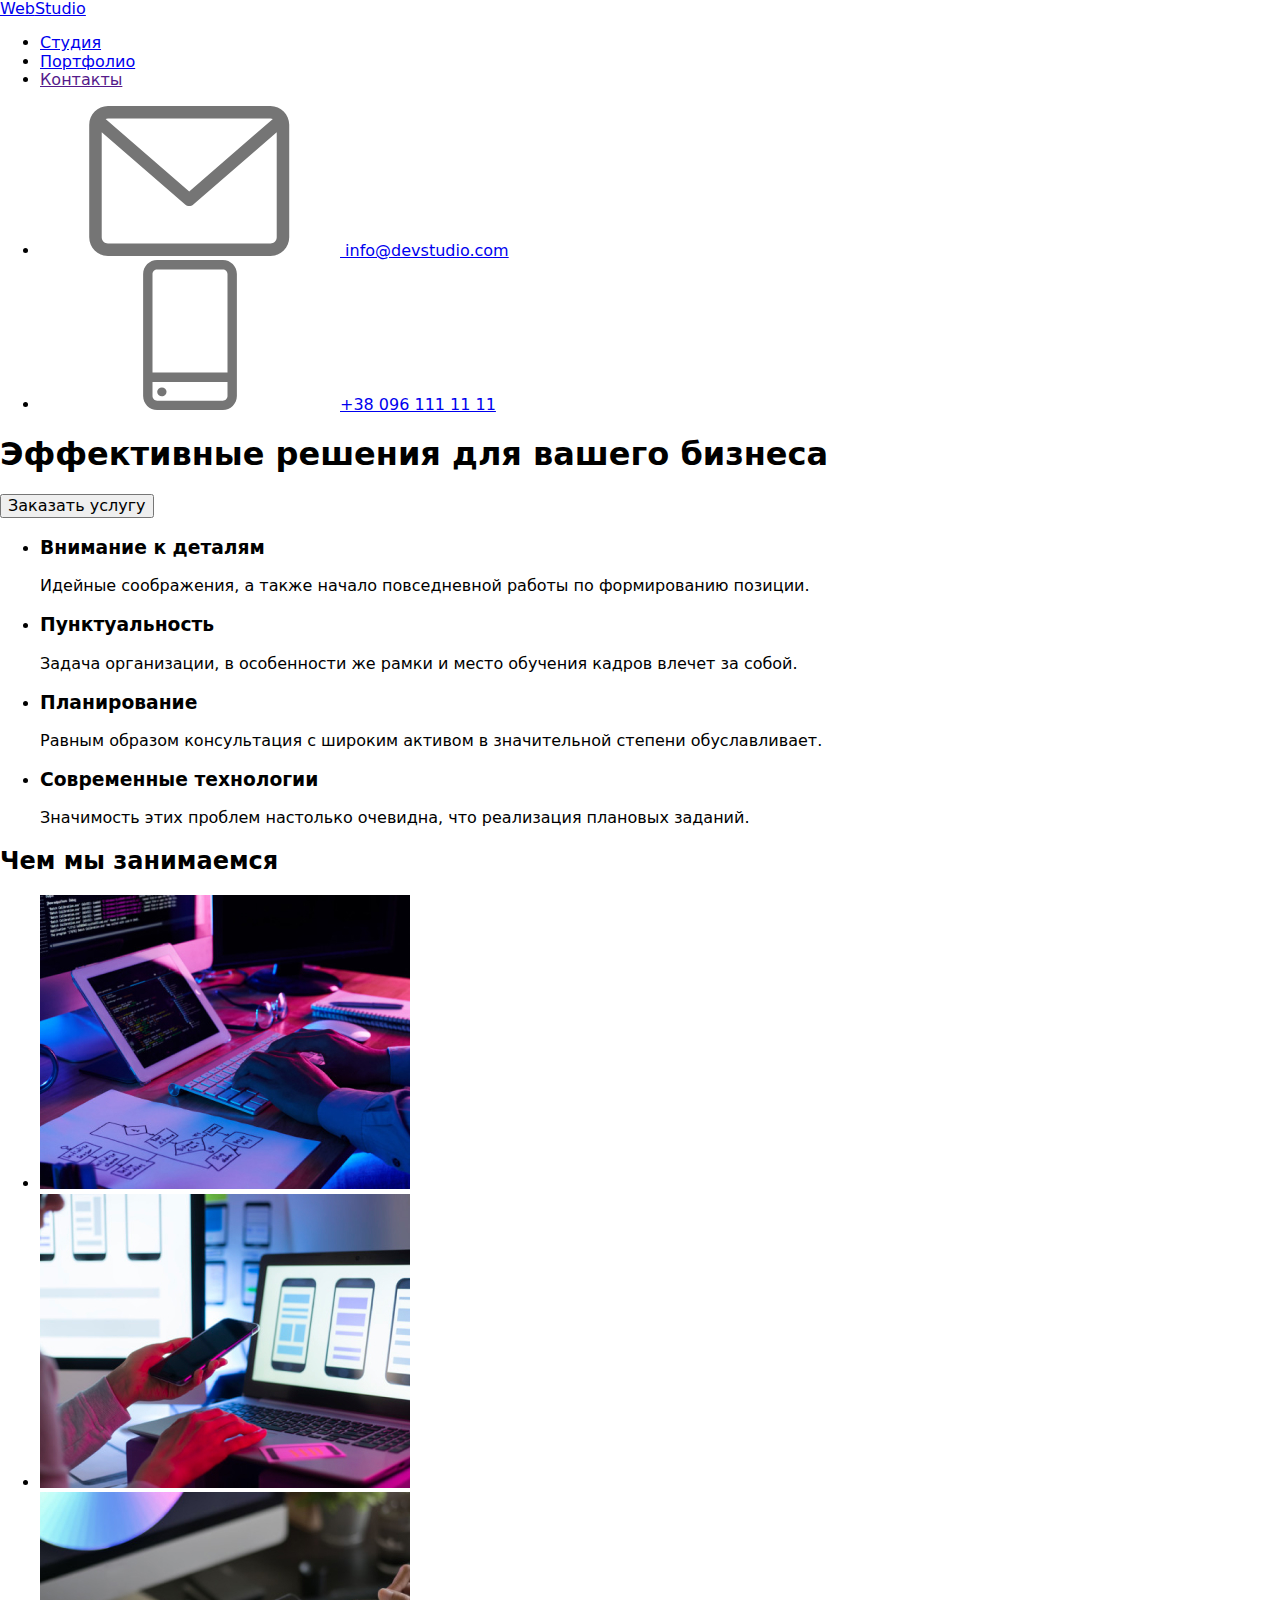
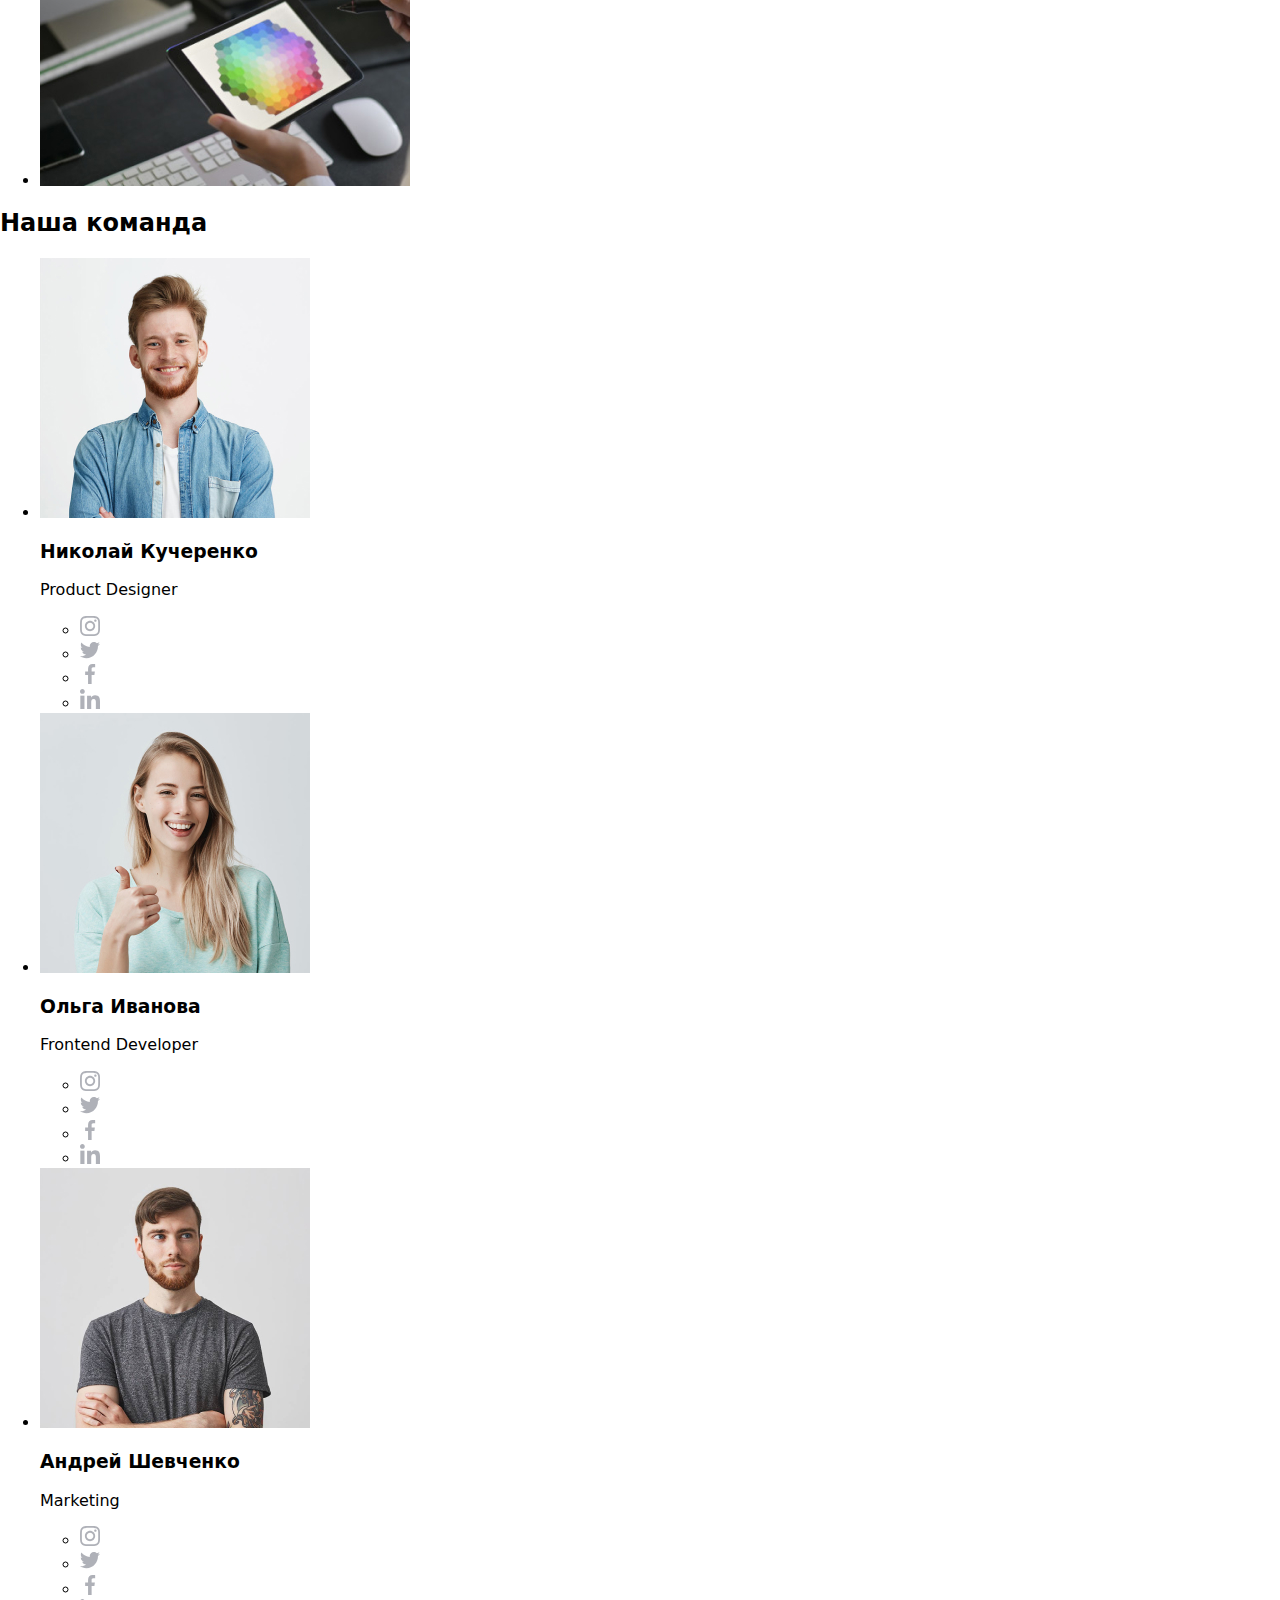
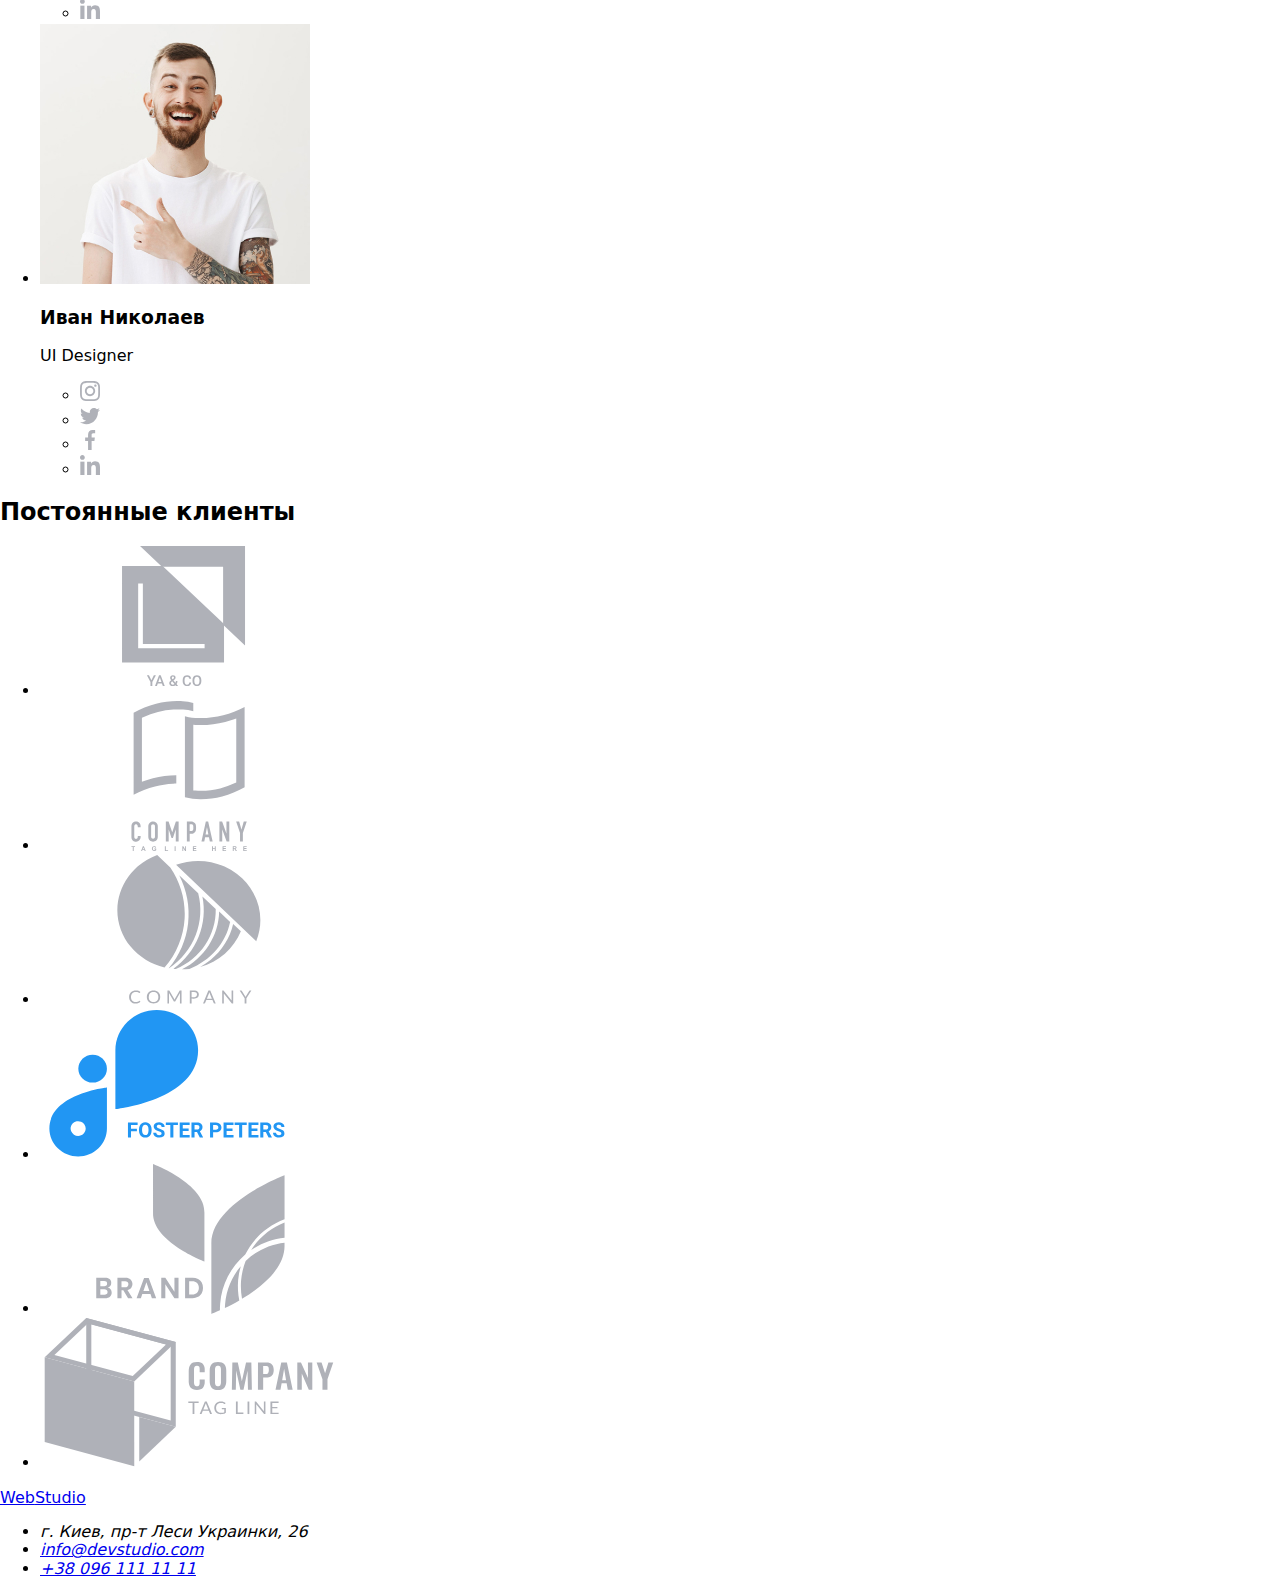
==== index.html @ 4d2c876e "update images .jpg.and .svg" ====
<!DOCTYPE html>
<html lang="ru">

<head>
    <meta charset="UTF-8">
    <meta name="viewport" content="width=device-width, initial-scale=1.0">
    <title>www.webstudio.ua</title>
    <!-- fonts roboto&raleway -->
    <link href="https://fonts.googleapis.com/css2?family=Raleway:wght@700&family=Roboto:wght@400;500;700&display=swap"
        rel="stylesheet">
    <link href="https://fonts.googleapis.com/css2?family=Roboto:wght@900&display=swap" rel="stylesheet">
    <!-- Normolize CSS -->
    <link rel="stylesheet"
        href="https://cdnjs.cloudflare.com/ajax/libs/modern-normalize/1.0.0/modern-normalize.min.css">
    <!-- style CSS -->
    <link rel="stylesheet" href="css/styles.css">
</head>

<body>
    <header class="header">
        <div class="container">
            <nav class="navigation">
                <div class="nav-logo">
                    <a class="logotip" href="index.html"> <span class="logo-web">Web</span><span
                            class="logo-studio">Studio</span></a>
                </div>
                <ul class="site-nav list">
                    <li> <a class="link current" href="index.html">Студия</a></li>
                    <li> <a class="link" href="./portofolio.html">Портфолио</a></li>
                    <li> <a class="link" href="">Контакты</a></li>
                </ul>
            </nav>
            <adress class="adress-nav">
                <ul class="contacts list">
                    <li class="contacts-item"><a href="mailto:info@devstudio.com" class="email">
                        <svg class="contacts-svg">
                            <use use href="../images/sprite.svg#envelope"> </use>
                        </svg>
                         info@devstudio.com </a>
                    </li>
                    <li class="contacts-item"><a href="tel:+380961111111" class="tel">   <svg class="contacts-svg">
                        <use use href="../images/sprite.svg#smartphone"> </use>
                    </svg>+38 096 111 11 11 </a>
                </li>
                </ul>
            </adress>
        </div>
    </header>
    
        
<main>
<!--Hero section-->
<section class="hero section">
    <div class="container">
    <h1 class="hero-title">Эффективные решения для вашего бизнеса</h1>
    <button class="button primary call" type="button">Заказать услугу</button>
    </div>
</section>

<!-- наши приоритеты -->
<section class=" priority section">
    <div class="container">
    <!-- <h2 class=" priority section-title">наши приоритеты</h2> -->
    <div class="priority-container">
    <ul class="company-values list">
        <li>
         <h3 class="company section-title">Внимание к деталям</h3>
        <p class="description">Идейные соображения, а также начало повседневной работы по формированию позиции.
        </p>
        </li>
        <li>
            <h3 class="company section-title" >Пунктуальность</h3>
            <p class="description">Задача организации, в особенности же рамки и место обучения кадров влечет за собой.
            </p>
        </li>
        <li>
            <h3 class="company section-title">Планирование</h3>
            <p class="description">Равным образом консультация с широким активом в значительной степени обуславливает.
            </p>
        </li>
        <li>
            <h3 class="company section-title">Современные технологии</h3>
            <p class="description">Значимость этих проблем настолько очевидна, что реализация плановых заданий.
            </p>
        </li>
     </ul>
    </div>
    </div>
</section>
<!--Чем мы занимаемся-->
<section class="directions section">
    <div class="container">
    <h2 class="section-title">Чем мы занимаемся</h2>
    <ul class="company-directions list">
        <li>
            <a href=""><img src="./images/descktopapps.jpg" alt="компьютер на рабочем столе и человек, использующего планшет и компьютер"
                width="370" height="294"></a>
        </li>
        <li>
       <a href=""><img src="./images/mobileapps.jpg" alt="изображение смартфона" width="370" height="294"></a>
        </li>
        <li>
        <a href=""><img src="./images/designsolutions.jpg" alt=" рука человека, держащего планшет и выбирающего цвета" width="370"
            height="294"></a>
        </li>
    </ul>
    </div>
</section>
    <!--Наша команда-->
<section class="team section">
    <div class="container">
      <h2 class="team section-title">Наша команда</h2>
    
      <ul class="team-list list">
        <li class="team-list-item">
          <img class="photo-team" src="./images/nicolai.jpg.jpg" alt="фото члена команды Николая" width="270" height="260">
         <div class="team--item-description">
             <h3 class="under section-title">Николай Кучеренко</h3>
                <p class="job">Product Designer</p>
                <ul class="social-list list">
                   <li class="social-list-item">
                     <a href="" class="social-link"><svg class="social-icon" width=20px height=20px>
                        <use href="../images/sprite.svg#instagram"> </use>
                    </svg></a></li>
                   <li class="social-list-item">
                        <a href="" class="social-link"><svg class="social-icon" width=20px height=20px>
                            <use href="../images/sprite.svg#twitter"> </use>
                        </svg></a></li>
                  <li class="social-list-item">
                            <a href="" class="social-link"><svg class="social-icon" width=20px height=20px>
                                <use href="../images/sprite.svg#facebook"> </use>
                            </svg></a></li>
                  <li class="social-list-item">
                                <a href="" class="social-link"><svg class="social-icon" width=20px height=20px>
                                    <use href="../images/sprite.svg#linkedin"> </use>
                                </svg></a></li>
                </ul>
            </div>
       </li>
      <li class="team-list-item">
              <img class="photo-team" src="./images/oliga.jpg.jpg" alt="фото члена команды Олиги" width="270" height="260">
              <div class="team--item-description">
                <h3 class="under section-title">Ольга Иванова</h3>
                <p class="job">Frontend Developer</p>
                   <ul class="social-list list">
                      <li class="social-list-item">
                        <a href="" class="social-link"><svg class="social-icon" width=20px height=20px>
                           <use href="../images/sprite.svg#instagram"> </use>
                       </svg></a></li>
                      <li class="social-list-item">
                           <a href="" class="social-link"><svg class="social-icon" width=20px height=20px>
                               <use href="../images/sprite.svg#twitter"> </use>
                           </svg></a></li>
                     <li class="social-list-item">
                               <a href="" class="social-link"><svg class="social-icon" width=20px height=20px>
                                   <use href="../images/sprite.svg#facebook"> </use>
                               </svg></a></li>
                     <li class="social-list-item">
                                   <a href="" class="social-link"><svg class="social-icon" width=20px height=20px>
                                       <use href="../images/sprite.svg#linkedin"> </use>
                                   </svg></a></li>
                   </ul>
               </div>
            </li>
      
        <li class="team-list-item">
            <img class="photo-team" src="./images/andrei.jpg.jpg" alt="фото члена команды Андрей" width="270" height="260">
             <div class="team--item-description">
                <h3 class="under section-title">Андрей Шевченко</h3>
                <p class="job">Marketing</p>
                   <ul class="social-list list">
                      <li class="social-list-item">
                        <a href="" class="social-link"><svg class="social-icon" width=20px height=20px>
                           <use href="../images/sprite.svg#instagram"> </use>
                       </svg></a></li>
                      <li class="social-list-item">
                           <a href="" class="social-link"><svg class="social-icon" width=20px height=20px>
                               <use href="../images/sprite.svg#twitter"> </use>
                           </svg></a></li>
                     <li class="social-list-item">
                               <a href="" class="social-link"><svg class="social-icon" width=20px height=20px>
                                   <use href="../images/sprite.svg#facebook"> </use>
                               </svg></a></li>
                     <li class="social-list-item">
                                   <a href="" class="social-link"><svg class="social-icon" width=20px height=20px>
                                       <use href="../images/sprite.svg#linkedin"> </use>
                                   </svg></a></li>
                   </ul>
               </div>
            </li>
    
            <li class="team-list-item">
            <img class="photo-team" src="./images/ivan.jpg.jpg" alt="фото члена команды Ивана" width="270" height="260">
           
            <div class="team--item-description">
                <h3 class="under section-title">Иван Николаев</h3>
                 <p class="job">UI Designer</p>
                   <ul class="social-list list">
                      <li class="social-list-item">
                        <a href="" class="social-link"><svg class="social-icon" width=20px height=20px>
                           <use href="../images/sprite.svg#instagram"> </use>
                       </svg></a></li>
                      <li class="social-list-item">
                           <a href="" class="social-link"><svg class="social-icon" width=20px height=20px>
                               <use href="../images/sprite.svg#twitter"> </use>
                           </svg></a></li>
                     <li class="social-list-item">
                               <a href="" class="social-link"><svg class="social-icon" width=20px height=20px>
                                   <use href="../images/sprite.svg#facebook"> </use>
                               </svg></a></li>
                     <li class="social-list-item">
                                   <a href="" class="social-link"><svg class="social-icon" width=20px height=20px>
                                       <use href="../images/sprite.svg#linkedin"> </use>
                                   </svg></a></li>
                   </ul>
               </div>
           </li>
      </ul>
      </div>
</div>
</section>

<!-- Постоянные клиенты -->

<section class="client section">
    <div class="container">
      <h2 class="section-title">Постоянные клиенты</h2>
      <ul class="client-list list">
          <li class="client-list-item"><a href=""class="client-link">
        <svg class="client-svg"> 
            <use href="../images/sprite.svg#client-1"></use>
        </svg>
       </a></li>
      <li class="client-list-item"><a href="" class="client-link">
              <svg class="client-svg"> 
            <use href="../images/sprite.svg#client-2"></use>
        </svg>
    </a></li>
          <li class="client-list-item"><a href="" class="client-link">
            <svg class="client-svg"> 
                <use href="../images/sprite.svg#client-3"></use>
            </svg>
          </a></li>
        <li class="client-list-item"><a href="" class="client-link">
              <svg class="client-svg"> 
            <use href="../images/sprite.svg#client-4"></use>
        </svg></a></li>
          <li class="client-list-item"><a href="" class="client-link">
            <svg class="client-svg"> 
                <use href="../images/sprite.svg#client-5"></use>
            </svg>
          </a></li>
        <li class="client-list-item"><a href="" class="client-link">
              <svg class="client-svg"> 
            <use href="../images/sprite.svg#client-6"></use>
        </svg></a></li>
      </a></li>
     </ul>
    </div>
</section>
</main>

<!--footer-->
    <footer class="footer">
        <div class="container">
            <div class="logo-footer">
    <a class="logotip" href="index.html"> <span class="logo-web">Web</span><span class="logo-studio">Studio</span></a>
    </div>
   
    <address class="address">
            <ul class="contacts-footer list">
         <li>г. Киев, пр-т Леси Украинки, 26</li>
        <li><a href="mailto:info@devstudio.com" class="email" aria-label="email">info@devstudio.com </a></li>
        <li><a href="tel:+380961111111" class="tel" aria-label="phone">+38 096 111 11 11 </a></li>
    </ul>
</address>
</div>
  </footer>
</body>
</html>
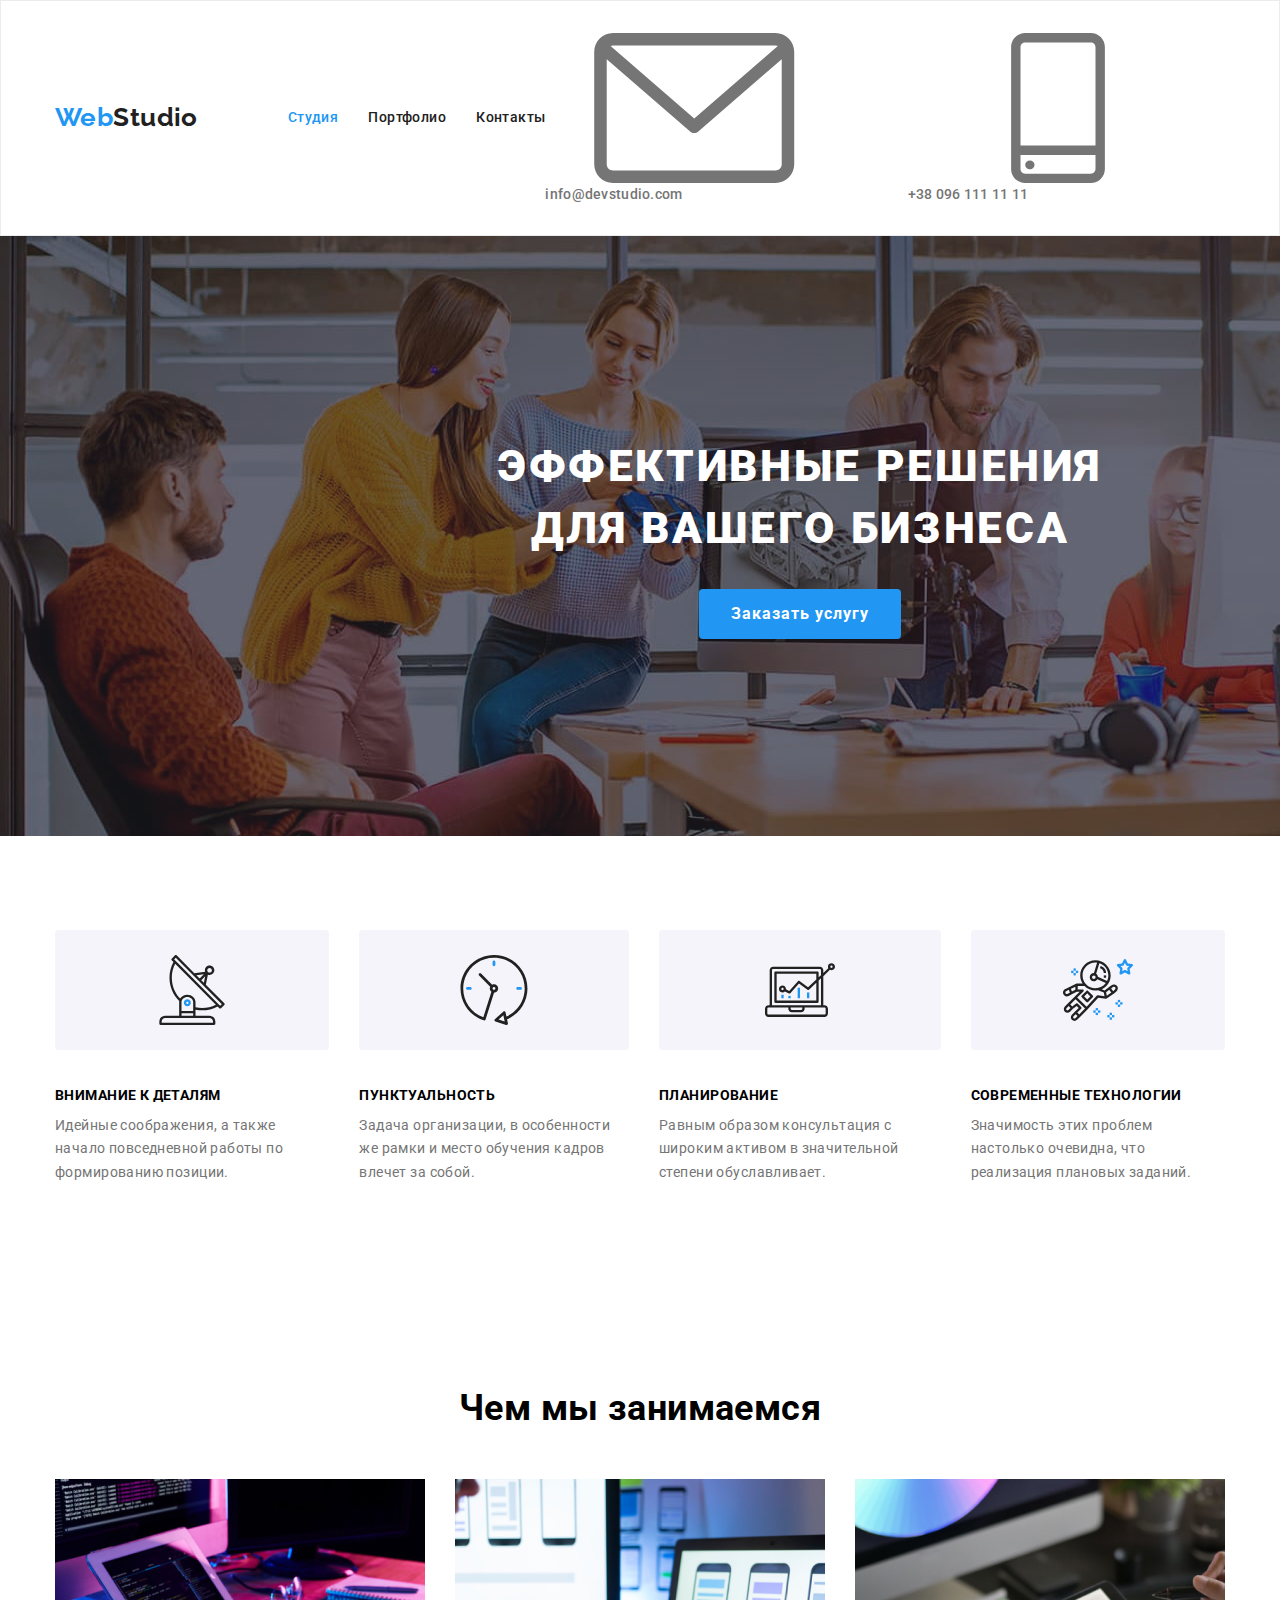
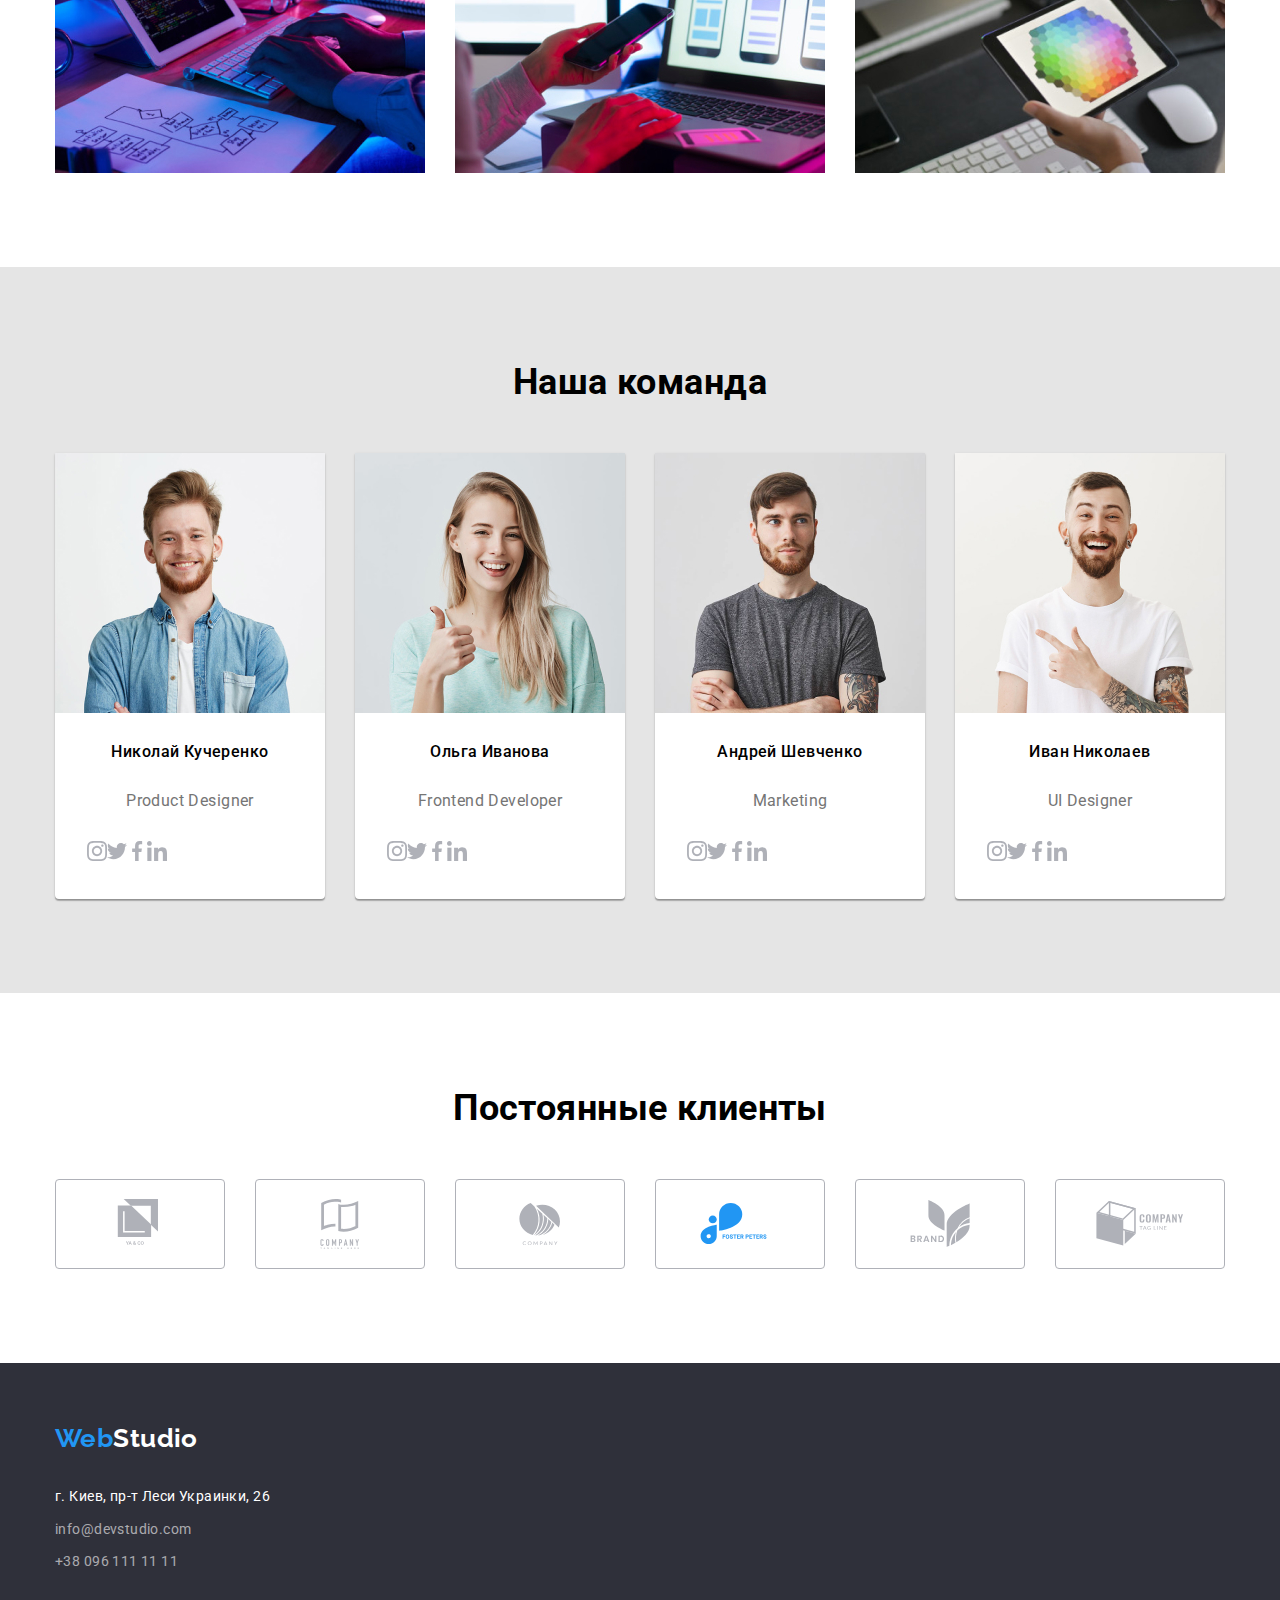
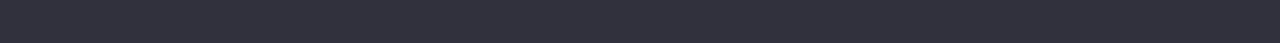
==== commit a38aac2f: "update" ====
--- a/index.html
+++ b/index.html
@@ -227,31 +227,31 @@
       <h2 class="section-title">Постоянные клиенты</h2>
       <ul class="client-list list">
           <li class="client-list-item"><a href=""class="client-link">
-        <svg class="client-svg"> 
+        <svg class="client-svg" width=44px, height=49> 
             <use href="../images/sprite.svg#client-1"></use>
         </svg>
        </a></li>
       <li class="client-list-item"><a href="" class="client-link">
-              <svg class="client-svg"> 
+              <svg class="client-svg" width=40px, height=50> 
             <use href="../images/sprite.svg#client-2"></use>
         </svg>
     </a></li>
           <li class="client-list-item"><a href="" class="client-link">
-            <svg class="client-svg"> 
+            <svg class="client-svg" width=41px, height=42.6px> 
                 <use href="../images/sprite.svg#client-3"></use>
             </svg>
           </a></li>
         <li class="client-list-item"><a href="" class="client-link">
-              <svg class="client-svg"> 
-            <use href="../images/sprite.svg#client-4"></use>
+              <svg class="client-svg" width=80px, height=42px> 
+            <use href="../images/sprite.svg#client-4" ></use>
         </svg></a></li>
           <li class="client-list-item"><a href="" class="client-link">
-            <svg class="client-svg"> 
+            <svg class="client-svg" width=59x, height=47px> 
                 <use href="../images/sprite.svg#client-5"></use>
             </svg>
           </a></li>
         <li class="client-list-item"><a href="" class="client-link">
-              <svg class="client-svg"> 
+              <svg class="client-svg" width=88px, height=45px> 
             <use href="../images/sprite.svg#client-6"></use>
         </svg></a></li>
       </a></li>
--- a/css/styles.css
+++ b/css/styles.css
@@ -0,0 +1,582 @@
+html{
+  box-sizing: border-box;
+}
+
+*
+*::before;
+*::after;{
+  box-sizing: inherit;
+}
+
+:root {
+  --primary-text-color: #757575;
+  --title-text-color: black;
+  --effect-color: #2196f3;
+  --dark-background-color: #2f303a;
+  --primary-white-color: white;
+}
+
+ img{
+   display: block;
+   max-width: 100%;
+ }
+
+ a {
+  text-decoration: none;
+  color: inherit; 
+}
+
+/*=========== backgrounds colors================ */
+
+body {
+  background-color: var(--primary-white-color);
+  color: var(--primary-text-color);
+  font-family: roboto, sans-serif;
+  font-size: 14px;
+  line-height: 1.7;
+  letter-spacing: 0.03em;
+  margin: 0;
+  }
+  
+  
+
+  /*================= container// flex box geral elements================= */
+
+  .container {
+  width: 1200px;
+  padding-left: 15px;
+  padding-right: 15px;
+  margin: 0 auto;
+  /* outline: 2px solid tomato; */
+}
+
+
+.section{
+  padding-top: 94px;
+  padding-bottom: 94px;
+}
+  
+
+.main,
+.section,
+.footer,
+{
+  margin-top: 0; 
+  margin-bottom:0;
+ }
+
+
+ /*================= COMPONENTS================= */
+
+/*================= lists================= */
+
+.list {
+  list-style: none;
+  padding: 0;
+  margin: 0;
+}
+
+/* =================logo style =================*/
+
+.logotip {
+font-family: Raleway, sans-serif;
+font-weight: bold;
+font-size: 26px;
+line-height: 1.2;
+}
+
+ .logo-web{
+   color: var(--effect-color);
+ }
+
+.logo-studio {
+  color: #212121;
+}
+
+/* ================= buttons ================= */
+
+.button {
+  font-weight: bold;
+  font-size: 16px;
+  line-height: 1.6;
+  font-family: inherit;
+  letter-spacing: inherit;
+  border-radius: 4px;
+  border: transparent;
+ }
+
+.button.primary{
+  background-color: var(--effect-color);
+  color: var(--primary-white-color);
+}
+
+.button.secundary{
+  background-color: #F5F4FA;
+  color: var(--title-text-color);
+}
+
+ .button.primary:hover,
+.button.primary:focus {
+  color:  background-color: #F5F4FA;
+  color: var(--title-text-color);
+}
+
+.button.secundary:hover,
+.button.secundary:focus {
+  background-color: var(--effect-color);
+  color: var(--primary-white-color);
+}
+
+/* buttons that contain call to action - order, submit, send */
+.button.call{
+font-weight: bold;
+font-size: 16px;
+line-height: 1.9;
+text-align: center;
+letter-spacing: 0.06em;
+min-width: 200px;
+height: 50px;
+}
+
+
+
+/*================= titles =================*/
+
+h2 {
+font-weight: bold;
+font-size: 36px;
+line-height: 1.17;
+text-align: center;
+margin-top: 0;
+margin-bottom: 50px;
+}
+
+
+.section-title {
+  color: var(--title-text-color);
+  margin-top: 0;
+  }
+
+
+/*================= END COMPONENTS================= */
+
+
+/*================= Header and navigation section ================= */
+
+  .header{
+    padding: 32px 0;
+    border: 1px solid #ECECEC;
+  }
+
+   .header .container{
+    display: flex;
+    justify-content: space-between;
+  }
+
+  
+   
+ .navigation{
+  display: flex;
+  align-items: center;
+  
+  }
+
+    .nav-logo{
+    margin-right: 90px;
+  }
+    
+  .site-nav,
+  .contacts {
+    display: flex;
+  }
+
+    .site-nav li:not(:last-child){
+    display: inline-block;
+    margin-right: 30px;
+  }
+
+.contacts .contacts-item + .contacts-item{
+margin-left: 30px;
+margin-right: auto;
+}
+
+.contacts-item{
+  display: flex;
+
+}
+
+.contacts-svg{
+  width: 32;
+  height: 32;
+}
+
+.site-nav a {
+  color: #212121;
+  font-weight: 500;
+}
+
+.site-nav a:hover,
+.site-nav a:focus {
+  color: var(--effect-color);
+}
+
+.site-nav .link.current {
+  color: var(--effect-color);
+}
+
+.contacts a {
+  color: #757575;
+}
+.contacts a:hover,
+.contacts a:focus {
+  color: var(--effect-color);
+}
+
+.contacts-item{
+font-weight: 500;
+font-size: 14px;
+line-height: 1.14;
+letter-spacing: 0.02em;
+}
+
+
+/*================= hero section ================= */
+
+.hero{
+ text-align: center;
+  padding: 200px;
+}
+
+.hero {
+  background-color:  var(--dark-background-color); 
+  background-image:  linear-gradient(
+    rgba(47, 48, 58, 0.4),
+    rgba(47, 48, 58, 0.4)
+  ), url(../images/hero-image.jpg);
+   width: 1600px;
+   height: 600px;
+   margin: 0 auto;
+   background-repeat: no-repeat;
+    }
+
+
+
+.hero-title {    
+
+color: var(--primary-white-color);
+font-style: normal;
+font-weight: 900;
+font-size: 44px;
+line-height: 1.4;
+letter-spacing: 0.06em;
+text-transform: uppercase;
+margin-top: 0;
+margin-bottom: 30px;
+max-width:696px;
+margin-left: auto;
+margin-right: auto; 
+}
+
+
+.hero .button {
+   padding: 10px 32px;
+ 
+}
+
+
+/*=================  priority section   наши приоритеты  ================= */
+
+
+.company-values .section-title  {
+
+font-weight: bold;
+font-size: 14px;
+line-height: 1.14;
+text-transform: uppercase;
+}
+
+.company-values.section-title{
+   margin-bottom: 70px;
+   background-color: red;
+}
+
+.company-values{
+  display: flex;
+  justify-content: space-between;
+}
+
+
+ 
+.company.section-title{
+  margin-bottom: 10px;
+ 
+ }
+
+ .company-values li::before{
+   content:"" ;
+   display: inline-block;
+   width: 100%;
+   height: 120px;
+   background-color: #F5F4FA;
+   border-radius: 4px;
+   margin-bottom: 30px;
+   background-repeat: no-repeat;
+   background-image: url(../images/antenna\ 1.svg);
+   background-position: center;
+ }
+
+ .company-values li:nth-child(2)::before{
+  background-image: url(../images/clock\ 1.svg);
+ }
+ .company-values li:nth-child(3)::before{
+  background-image: url(../images/diagram\ 1.svg);
+ }
+
+ .company-values li:nth-child(4)::before{
+  background-image: url(../images/astronaut\ 1.svg);
+ }
+
+
+.description {
+  display: inline-block;
+  margin-top: 0;
+  }
+
+.company-values li:not(:last-child){
+  margin-right: 30px;
+}
+
+
+
+/*================directions section  Чем мы занимаемся--> ================= */
+
+.directions .section-title{
+  margin-bottom: 50px;
+}
+
+
+.company-directions{
+  display: flex;
+  justify-content: space-between;
+}
+
+
+
+/*=================  team section ================= */
+
+.team {
+  background-color: #e5e5e5;
+   }
+
+    .team-list-item{
+     background-color: var(--primary-white-color);
+     box-shadow: 0px 1px 3px rgba(0, 0, 0, 0.12), 0px 1px 1px rgba(0, 0, 0, 0.14), 0px 2px 1px rgba(0, 0, 0, 0.2);
+     border-radius: 0px 0px 4px 4px;
+   }
+
+.team .section-title{
+  margin-bottom: 50px;
+}
+
+.team-list {
+  display: flex;
+  justify-content: space-between;
+}
+
+/* .photo-team{
+  margin-bottom: 30px;;
+} */
+
+.under.section-title{
+  font-weight: 500;
+  font-size: 16px;
+ line-height: 1.18em;
+ text-align: center;
+  margin-bottom: 30px;
+}
+
+.job{
+font-size: 16px;
+line-height: 1.18em;
+text-align: center;
+margin-bottom: 30px;
+}
+
+
+
+.social-list{
+  display: flex;
+}
+
+/* .social-icon{
+  width: 20;
+  height: 20;
+  /* color: #AFB1B8; */
+  }  */
+
+ 
+
+.social-link{
+  display: flex;
+  justify-content: center;
+  align-items: center;
+  width: 44;
+  height: 44;
+  border-radius: 50%;
+  background-color:  var(--primary-white-color);
+}
+
+.social-link:hover,
+.social-link:focus {
+  color: var(--effect-color);
+}
+
+.social-link:hover .social-icon {
+  fill: var(--primary-white-color);
+}
+
+.team--item-description{
+  padding: 30px 32px;
+ }
+
+/*============= clients section ================= */
+
+.client-list{
+  display: flex;
+   }
+
+  .client-list-item .client-link {
+    display: flex;
+    align-items: center;
+    justify-content: center;
+    width: 170px;
+    height: 90px;
+    margin-right: 0px;
+    border: 1px solid #AFB1B8;
+    border-radius: 4px;
+    } 
+
+    .client-link:hover,
+    .client-linkt:focus{
+     border-color:var(--effect-color);
+    }
+
+   
+     .client-list li:not(:last-child) {
+      margin-right: 30px;
+    }
+
+ 
+
+
+/*===== footer section ================= */
+
+ .footer {
+   background-color: var(--dark-background-color);
+  }
+
+.footer .address,
+.footer .logo-studio {
+  color: var(--primary-white-color);
+  }
+
+.logo-footer{
+  margin-top: 0;
+  margin-bottom: 30px;
+ }
+
+
+  .footer{
+  padding-top: 60px;
+  padding-bottom: 60px;
+}
+
+
+  .address {
+  font-style: inherit;
+  color: #212121;
+}
+
+.email,
+.tel {
+  color: rgba(255, 255, 255, 0.6);
+}
+
+.contacts-footer li{
+  margin-top: 0;
+  margin-bottom: 9px;
+}
+
+
+/*================= style for portfolio page ================= */
+
+
+.filters{
+display:flex;
+justify-content: center;
+}
+
+.filters .button {
+  font-weight: 500;
+  margin-bottom: 50px;
+  padding: 6px 22px;
+  }
+
+.filters .button:not(:last-child) {
+   margin-right: 10px;
+}
+.portofolio .type{
+  font-size: 16px;
+  line-height: 1,9;
+  /* margin-top: 0; */
+}
+
+.type{
+  margin-top: 0;
+  margin-bottom: 20px;
+}
+
+.portofolio .section-title {
+
+
+font-weight: bold;
+font-size: 18px;
+line-height: 2;
+letter-spacing: 0.06em;
+margin-bottom: 4px;
+}
+
+
+.portofolio ul{
+  display: inline-flex;
+  flex-wrap: wrap;
+  }
+
+
+
+ .portofolio-list-item img{
+  margin-top: 30px;
+ }
+/* 
+ .portofolio-list-item img:nth-child(-n+3){
+  margin-top: 20px;
+ } */
+
+ /* .portofolio-list-item img.type:nth-last-child(1,2,3){
+  margin-top: 0px;
+ } */
+ 
+
+ .portofolio-list-item:not(:nth-child(3n)){
+    margin-right: 30px;
+      } 
+
+ .type:nth-last-child(-n + 3) {
+      margin-bottom: 0;
+      }
+
+  .portofolio-description{
+     border: 1px solid #EEEEEE;
+     box-sizing: border-box;
+  }
+
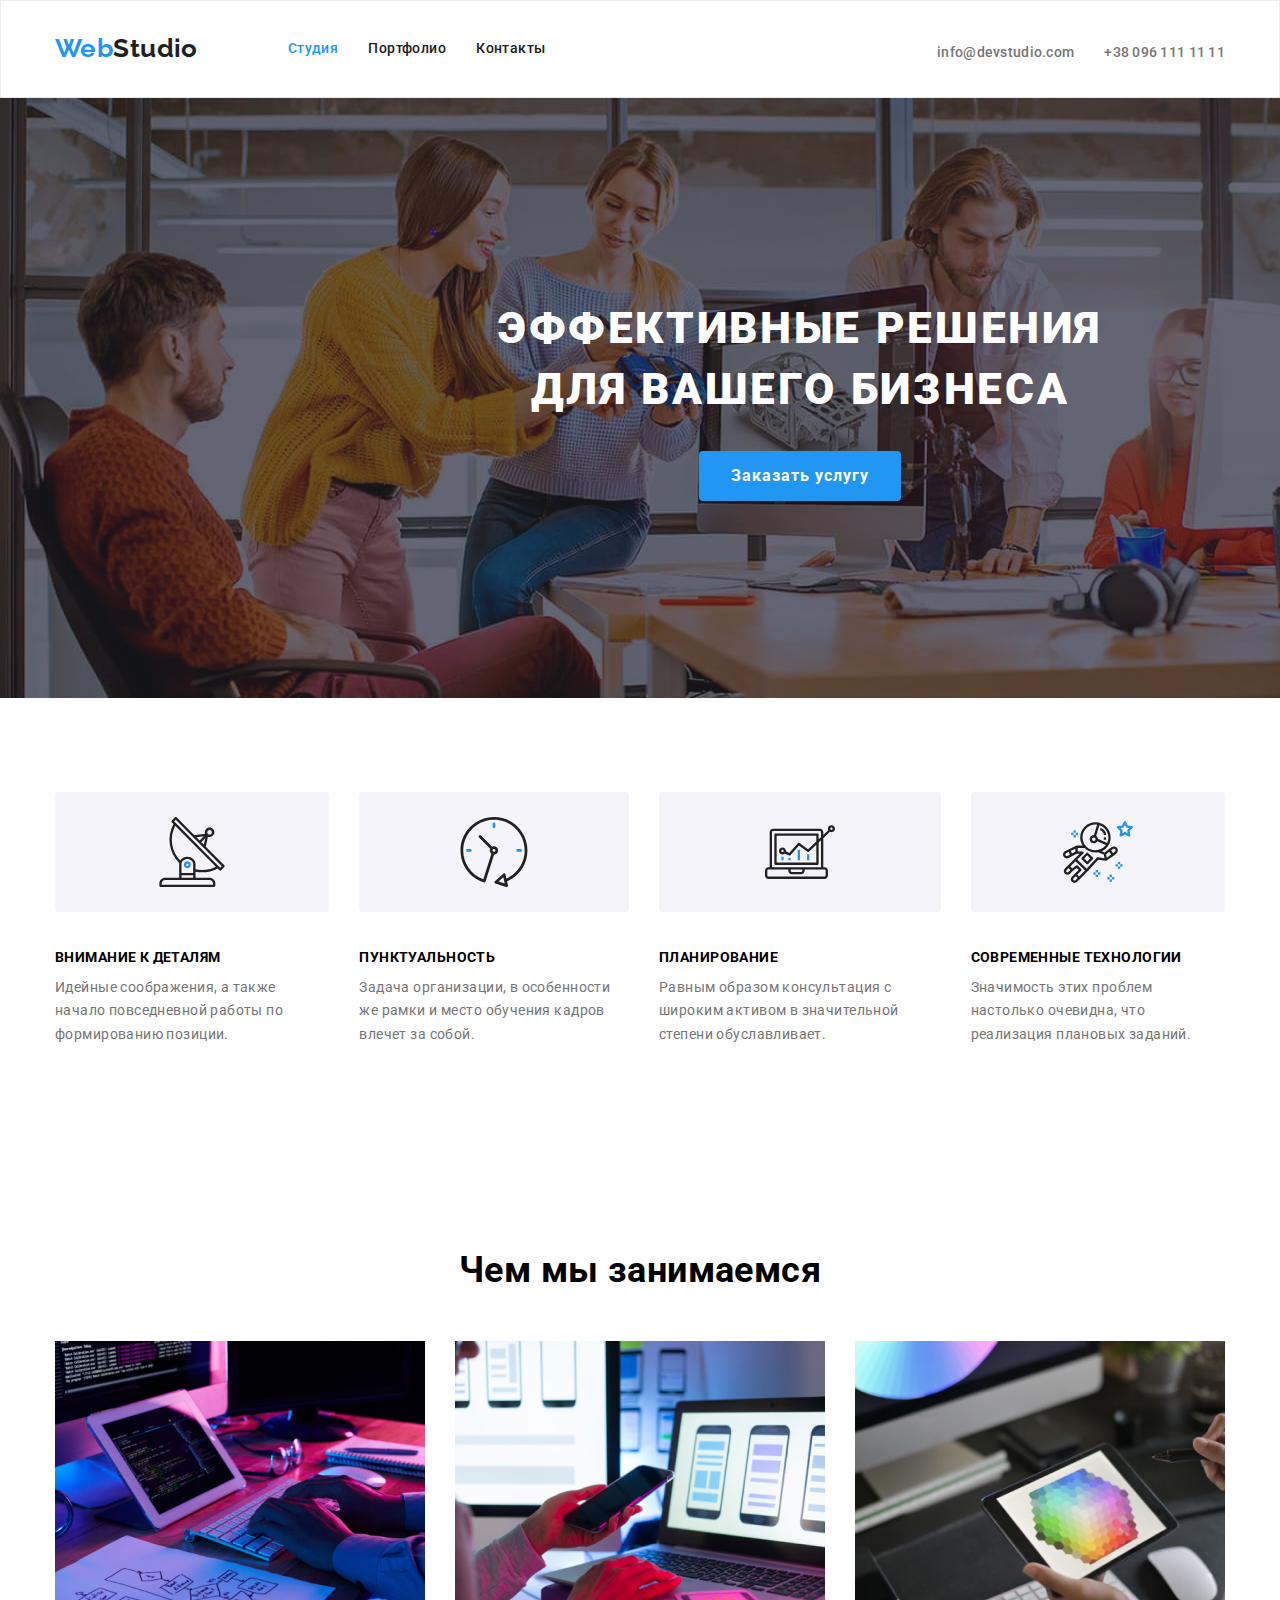
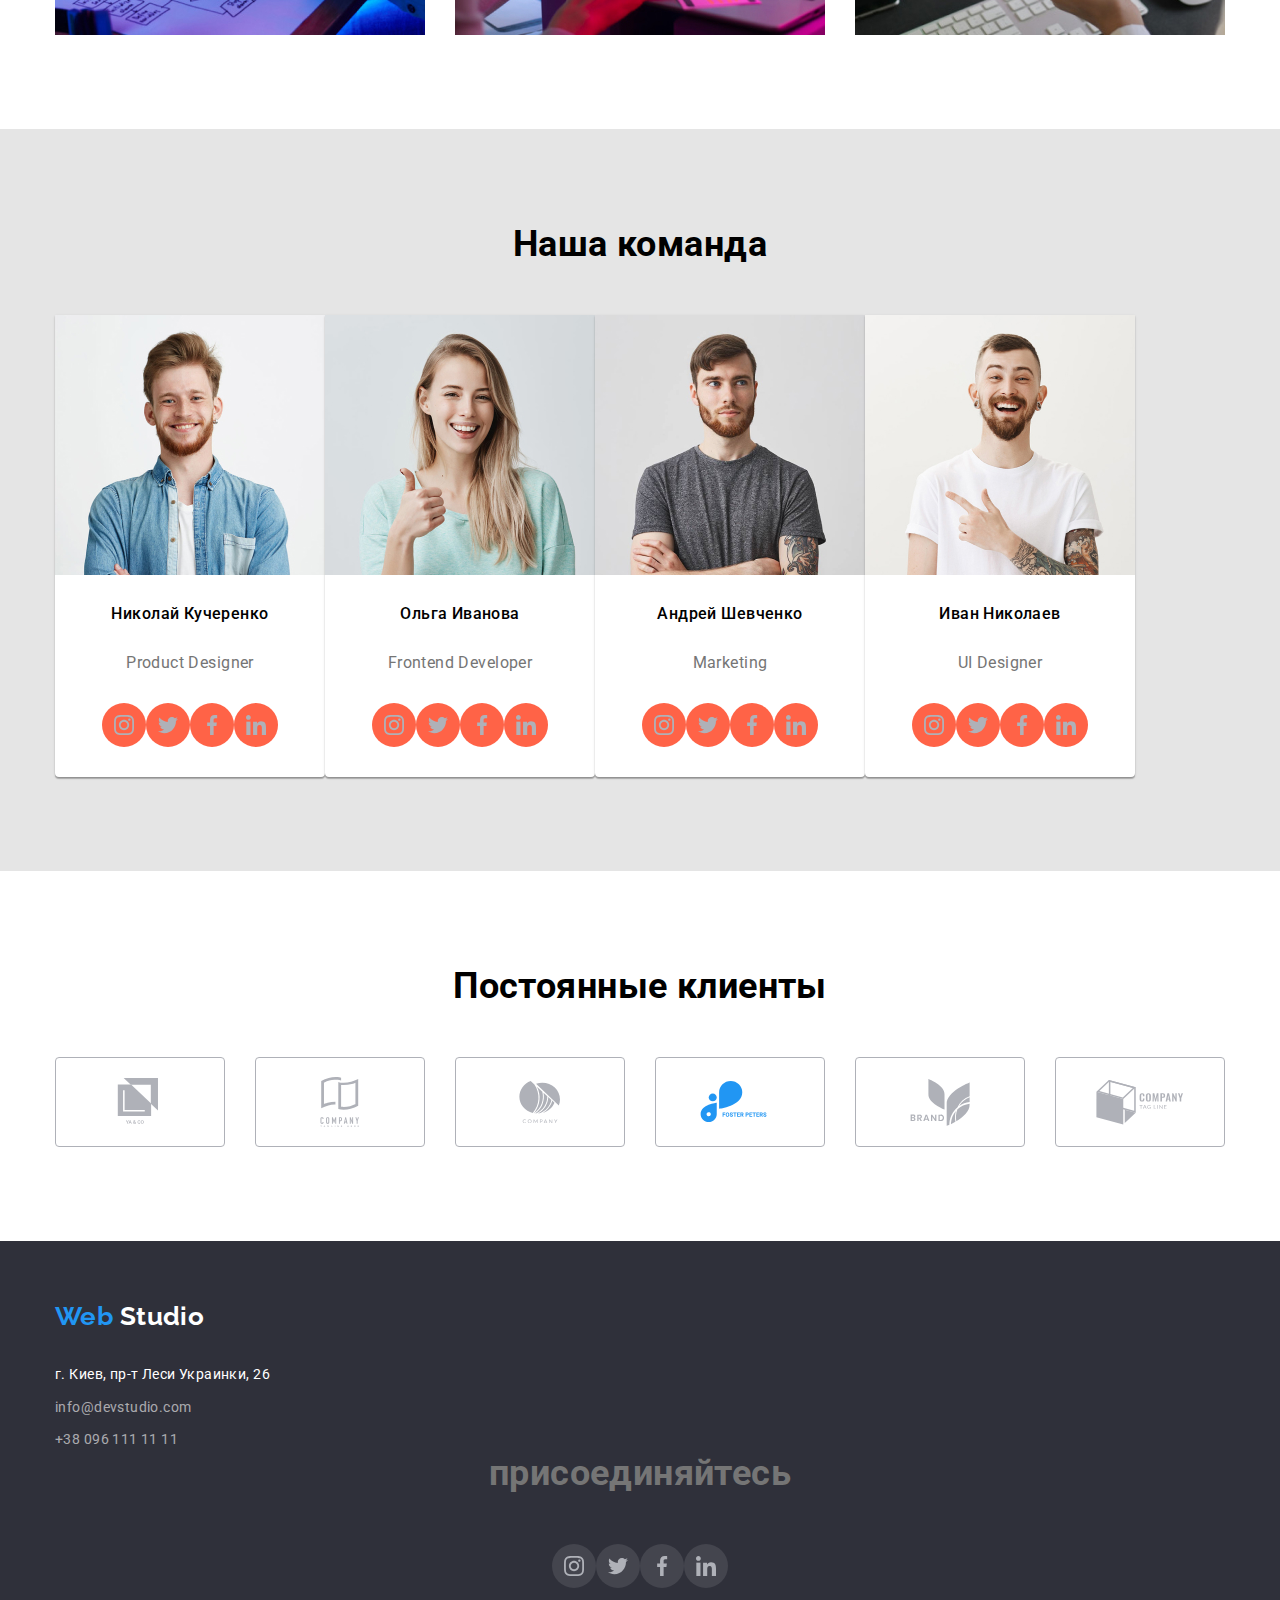
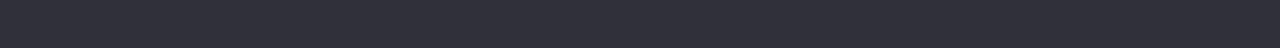
==== commit e27cf77e: "update index.html" ====
--- a/index.html
+++ b/index.html
@@ -33,14 +33,12 @@
             <adress class="adress-nav">
                 <ul class="contacts list">
                     <li class="contacts-item"><a href="mailto:info@devstudio.com" class="email">
-                        <svg class="contacts-svg">
+                        <!-- <svg class="contacts-svg">
                             <use use href="../images/sprite.svg#envelope"> </use>
-                        </svg>
+                        </svg> -->
                          info@devstudio.com </a>
                     </li>
-                    <li class="contacts-item"><a href="tel:+380961111111" class="tel">   <svg class="contacts-svg">
-                        <use use href="../images/sprite.svg#smartphone"> </use>
-                    </svg>+38 096 111 11 11 </a>
+                    <li class="contacts-item"><a href="tel:+380961111111" class="tel"> +38 096 111 11 11 </a>
                 </li>
                 </ul>
             </adress>
@@ -114,7 +112,7 @@
       <ul class="team-list list">
         <li class="team-list-item">
           <img class="photo-team" src="./images/nicolai.jpg.jpg" alt="фото члена команды Николая" width="270" height="260">
-         <div class="team--item-description">
+         <div class="team-item-description">
              <h3 class="under section-title">Николай Кучеренко</h3>
                 <p class="job">Product Designer</p>
                 <ul class="social-list list">
@@ -139,7 +137,7 @@
        </li>
       <li class="team-list-item">
               <img class="photo-team" src="./images/oliga.jpg.jpg" alt="фото члена команды Олиги" width="270" height="260">
-              <div class="team--item-description">
+              <div class="team-item-description">
                 <h3 class="under section-title">Ольга Иванова</h3>
                 <p class="job">Frontend Developer</p>
                    <ul class="social-list list">
@@ -165,7 +163,7 @@
       
         <li class="team-list-item">
             <img class="photo-team" src="./images/andrei.jpg.jpg" alt="фото члена команды Андрей" width="270" height="260">
-             <div class="team--item-description">
+             <div class="team-item-description">
                 <h3 class="under section-title">Андрей Шевченко</h3>
                 <p class="job">Marketing</p>
                    <ul class="social-list list">
@@ -192,7 +190,7 @@
             <li class="team-list-item">
             <img class="photo-team" src="./images/ivan.jpg.jpg" alt="фото члена команды Ивана" width="270" height="260">
            
-            <div class="team--item-description">
+            <div class="team-item-description">
                 <h3 class="under section-title">Иван Николаев</h3>
                  <p class="job">UI Designer</p>
                    <ul class="social-list list">
@@ -263,17 +261,42 @@
 <!--footer-->
     <footer class="footer">
         <div class="container">
-            <div class="logo-footer">
-    <a class="logotip" href="index.html"> <span class="logo-web">Web</span><span class="logo-studio">Studio</span></a>
-    </div>
-   
-    <address class="address">
+            <div class="adress-footer">
+         <div class="logotip-footer"><a class="logotip" href="index.html"> <span class="logo-web">Web</span>
+            <span class="logo-studio">Studio</span></a> </div>
+       
+         <address class="address">
             <ul class="contacts-footer list">
          <li>г. Киев, пр-т Леси Украинки, 26</li>
         <li><a href="mailto:info@devstudio.com" class="email" aria-label="email">info@devstudio.com </a></li>
         <li><a href="tel:+380961111111" class="tel" aria-label="phone">+38 096 111 11 11 </a></li>
     </ul>
-</address>
+     </address>
+
+     <div class="social-footer">
+         <h2>присоединяйтесь</h2>
+         <ul class="social-list list">
+            <li class="social-list-item">
+              <a href="" class="social-link"><svg class="social-icon" width=20px height=20px>
+                 <use href="../images/sprite.svg#instagram"> </use>
+             </svg></a></li>
+            <li class="social-list-item">
+                 <a href="" class="social-link"><svg class="social-icon" width=20px height=20px>
+                     <use href="../images/sprite.svg#twitter"> </use>
+                 </svg></a></li>
+           <li class="social-list-item">
+                     <a href="" class="social-link"><svg class="social-icon" width=20px height=20px>
+                         <use href="../images/sprite.svg#facebook"> </use>
+                     </svg></a></li>
+           <li class="social-list-item">
+                         <a href="" class="social-link"><svg class="social-icon" width=20px height=20px>
+                             <use href="../images/sprite.svg#linkedin"> </use>
+                         </svg></a></li>
+         </ul>
+           
+         </ul>
+     </div>
+    </div>
 </div>
   </footer>
 </body>
--- a/css/styles.css
+++ b/css/styles.css
@@ -163,73 +163,65 @@
 
 /*================= Header and navigation section ================= */
 
-  .header{
-    padding: 32px 0;
-    border: 1px solid #ECECEC;
-  }
-
-   .header .container{
-    display: flex;
-    justify-content: space-between;
-  }
-
+.header{
+  padding: 32px 0;
+  border: 1px solid #ECECEC;
+}
+
+ .header .container{
+  display: flex;
+  justify-content: space-between;
+  align-items: baseline;
+}
+
+
+
+.navigation{
+display: flex;
+align-items: center;
+
+}
+
+  .nav-logo{
+  margin-right: 90px;
+}
   
-   
- .navigation{
-  display: flex;
-  align-items: center;
-  
-  }
-
-    .nav-logo{
-    margin-right: 90px;
-  }
-    
-  .site-nav,
-  .contacts {
-    display: flex;
-  }
-
-    .site-nav li:not(:last-child){
-    display: inline-block;
-    margin-right: 30px;
-  }
-
-.contacts .contacts-item + .contacts-item{
-margin-left: 30px;
-margin-right: auto;
-}
-
-.contacts-item{
-  display: flex;
-
-}
-
-.contacts-svg{
-  width: 32;
-  height: 32;
-}
+.site-nav,
+.contacts {
+  display: flex;
+}
+
+  .site-nav li:not(:last-child){
+  display: inline-block;
+  margin-right: 30px;
+}
+
+.contacts-item:not(:last-child){
+margin-left: auto;
+margin-right: 30px;
+}
+
 
 .site-nav a {
-  color: #212121;
-  font-weight: 500;
+color: #212121;
+font-weight: 500;
 }
 
 .site-nav a:hover,
 .site-nav a:focus {
-  color: var(--effect-color);
+color: var(--effect-color);
 }
 
 .site-nav .link.current {
-  color: var(--effect-color);
+color: var(--effect-color);
 }
 
 .contacts a {
-  color: #757575;
+color: #757575;
 }
 .contacts a:hover,
 .contacts a:focus {
-  color: var(--effect-color);
+color: var(--effect-color);
 }
 
 .contacts-item{
@@ -239,6 +231,9 @@
 letter-spacing: 0.02em;
 }
 
+.contacts-item {
+  display: block;
+}
 
 /*================= hero section ================= */
 
@@ -380,12 +375,8 @@
 
 .team-list {
   display: flex;
-  justify-content: space-between;
-}
-
-/* .photo-team{
-  margin-bottom: 30px;;
-} */
+  }
+
 
 .under.section-title{
   font-weight: 500;
@@ -406,38 +397,36 @@
 
 .social-list{
   display: flex;
-}
-
-/* .social-icon{
-  width: 20;
-  height: 20;
-  /* color: #AFB1B8; */
-  }  */
-
- 
+  align-items: center;
+  justify-content: center;
+}
+
+/* .social-list-item{
+  margin-right: 10;
+}
+  */
 
 .social-link{
   display: flex;
   justify-content: center;
   align-items: center;
-  width: 44;
-  height: 44;
+  width: 44px;
+  height: 44px;
   border-radius: 50%;
-  background-color:  var(--primary-white-color);
-}
-
-.social-link:hover,
-.social-link:focus {
-  color: var(--effect-color);
-}
-
-.social-link:hover .social-icon {
+  background-color:  tomato;
+}
+
+
+
+/* .social-link:hover .social-icon {
   fill: var(--primary-white-color);
-}
-
-.team--item-description{
+} */
+
+.team-item-description{
   padding: 30px 32px;
- }
+  }
+
+
 
 /*============= clients section ================= */
 
@@ -480,7 +469,7 @@
   color: var(--primary-white-color);
   }
 
-.logo-footer{
+ .logotip-footer{
   margin-top: 0;
   margin-bottom: 30px;
  }
@@ -491,6 +480,27 @@
   padding-bottom: 60px;
 }
 
+.social-links-footer h2{
+  font-weight: bold;
+    font-size: 14px;
+  line-height: 1.14em;
+  text-transform: uppercase;
+  color: var(--primary-white-color); 
+}
+
+.social-footer .social-link{
+  background-color: rgba(255, 255, 255, 0.1);;
+}
+
+.social-footer .social-link:hover,
+.social-footer .social-link:focus{
+  background-color:var(--effect-color);
+}
+
+.social-footer .social-link:hover .social-icon{
+  fill: var(--primary-white-color); 
+}
+
 
   .address {
   font-style: inherit;
@@ -502,10 +512,11 @@
   color: rgba(255, 255, 255, 0.6);
 }
 
-.contacts-footer li{
+.contacts-footer li:not(:last-child){
   margin-top: 0;
-  margin-bottom: 9px;
-}
+  margin-bottom:9px;
+}
+
 
 
 /*================= style for portfolio page ================= */
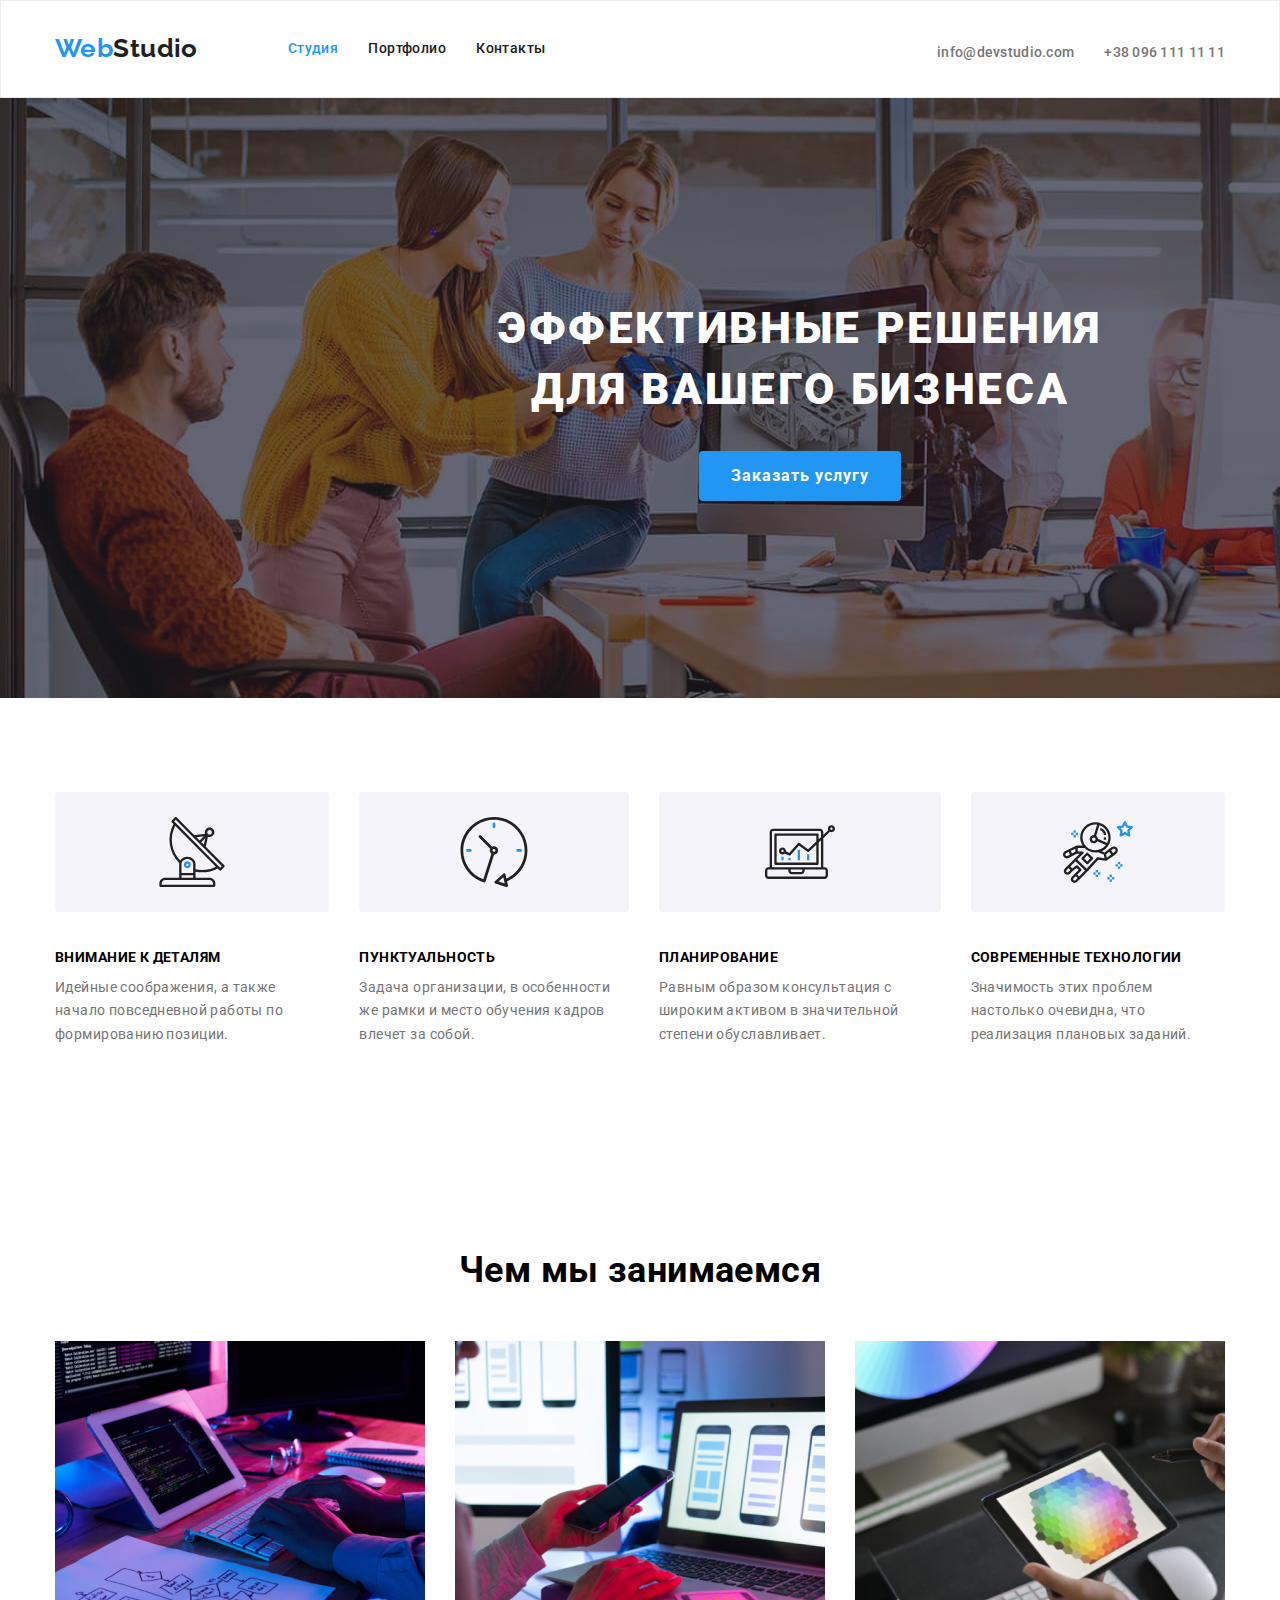
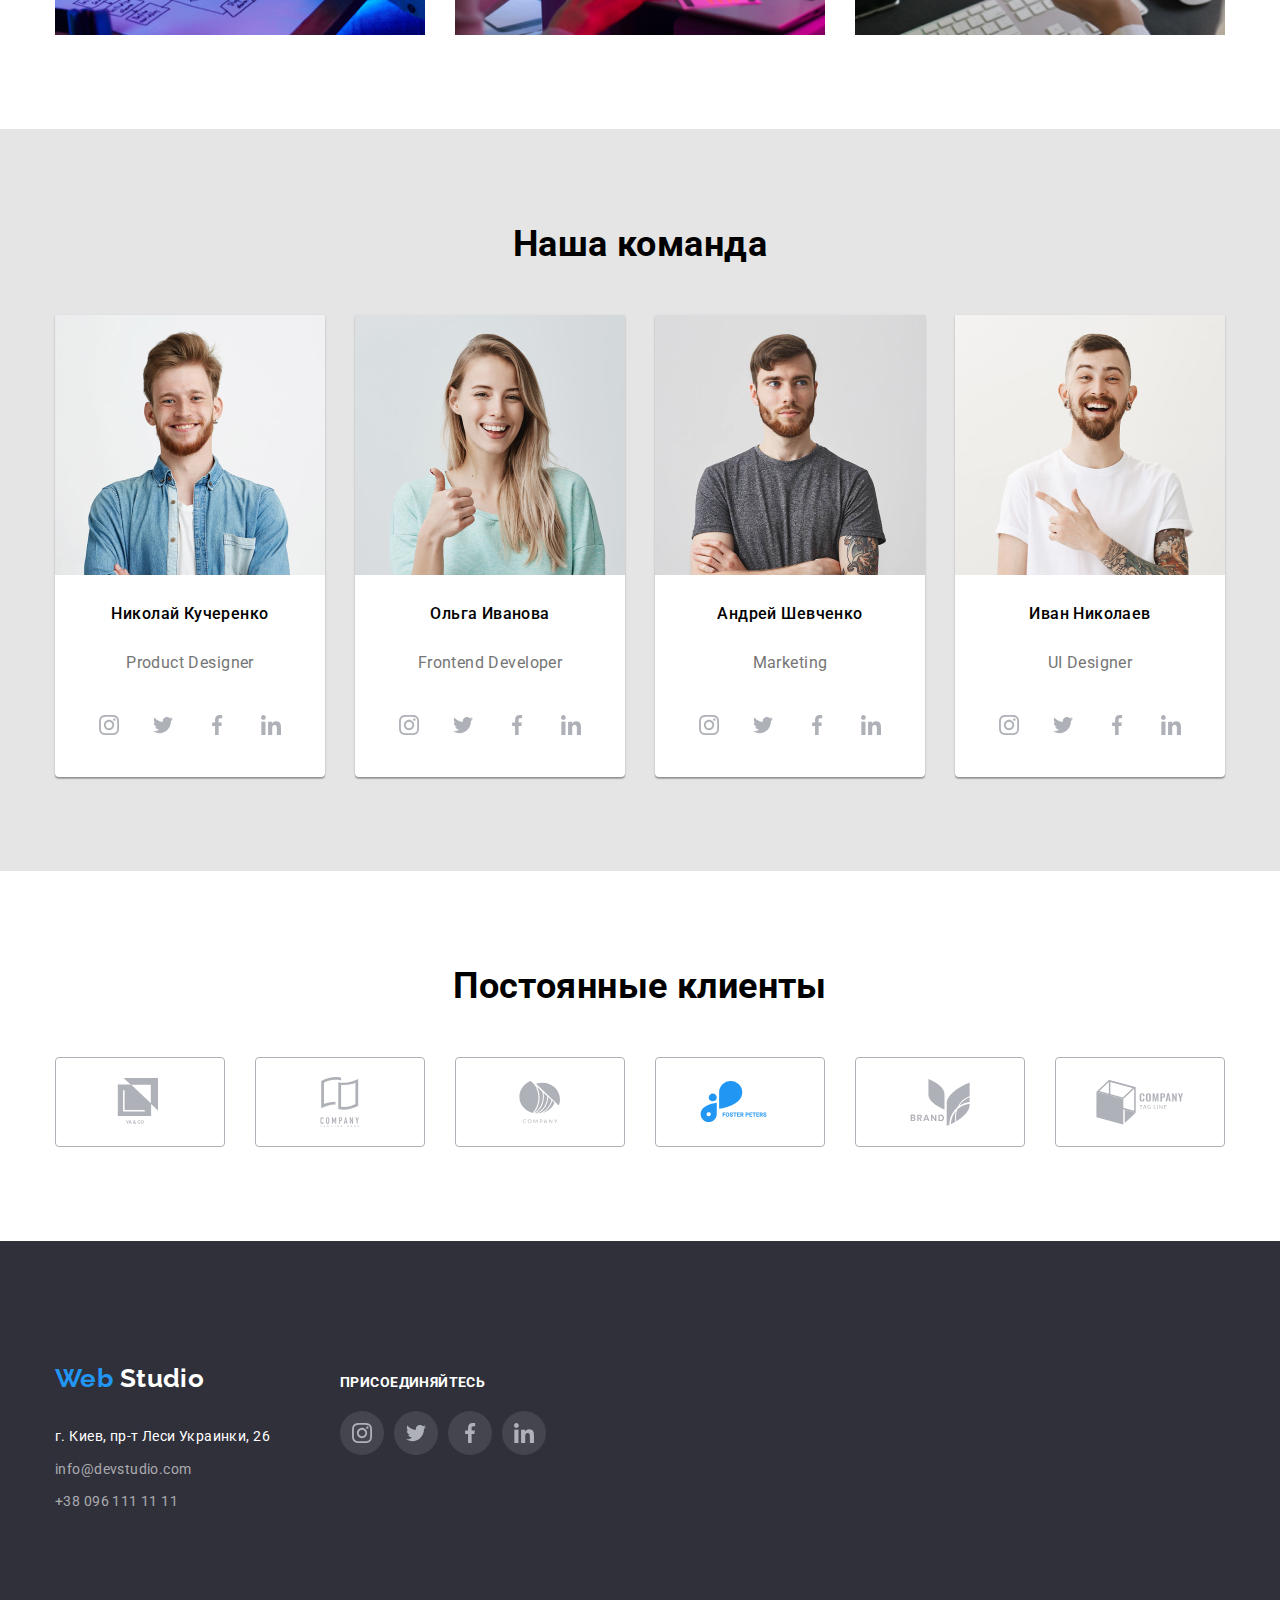
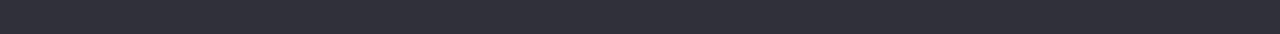
==== commit 9de06408: "Update index.html" ====
--- a/index.html
+++ b/index.html
@@ -32,13 +32,18 @@
             </nav>
             <adress class="adress-nav">
                 <ul class="contacts list">
-                    <li class="contacts-item"><a href="mailto:info@devstudio.com" class="email">
-                        <!-- <svg class="contacts-svg">
+                    <li class="contacts-item"><a href="mailto:info@devstudio.com">
+                        <!-- <svg class="contacts-svg" width=10px, height=10px>
                             <use use href="../images/sprite.svg#envelope"> </use>
                         </svg> -->
-                         info@devstudio.com </a>
+                          info@devstudio.com </a>
                     </li>
-                    <li class="contacts-item"><a href="tel:+380961111111" class="tel"> +38 096 111 11 11 </a>
+                
+                    <li class="contacts-item"><a href="tel:+380961111111">
+                        <!-- <svg class="contacts-svg" width=10px, height=10px>
+                            <use use href="../images/sprite.svg#smartphone"> </use>
+                        </svg>  -->
+                        +38 096 111 11 11 </a>
                 </li>
                 </ul>
             </adress>
@@ -260,7 +265,7 @@
 
 <!--footer-->
     <footer class="footer">
-        <div class="container">
+        <div class="footer container">
             <div class="adress-footer">
          <div class="logotip-footer"><a class="logotip" href="index.html"> <span class="logo-web">Web</span>
             <span class="logo-studio">Studio</span></a> </div>
@@ -272,9 +277,9 @@
         <li><a href="tel:+380961111111" class="tel" aria-label="phone">+38 096 111 11 11 </a></li>
     </ul>
      </address>
-
+    </div>
      <div class="social-footer">
-         <h2>присоединяйтесь</h2>
+         <h3 class="footer-title">присоединяйтесь</h3>
          <ul class="social-list list">
             <li class="social-list-item">
               <a href="" class="social-link"><svg class="social-icon" width=20px height=20px>
@@ -293,10 +298,10 @@
                              <use href="../images/sprite.svg#linkedin"> </use>
                          </svg></a></li>
          </ul>
-           
-         </ul>
-     </div>
-    </div>
+    
+        
+ </div>
+   
 </div>
   </footer>
 </body>
--- a/css/styles.css
+++ b/css/styles.css
@@ -219,6 +219,7 @@
 .contacts a {
 color: #757575;
 }
+
 .contacts a:hover,
 .contacts a:focus {
 color: var(--effect-color);
@@ -231,10 +232,9 @@
 letter-spacing: 0.02em;
 }
 
-.contacts-item {
-  display: block;
-}
-
+.adress-nav{
+  display: flex;
+}
 /*================= hero section ================= */
 
 .hero{
@@ -290,10 +290,6 @@
 text-transform: uppercase;
 }
 
-.company-values.section-title{
-   margin-bottom: 70px;
-   background-color: red;
-}
 
 .company-values{
   display: flex;
@@ -375,6 +371,7 @@
 
 .team-list {
   display: flex;
+  justify-content: space-between;
   }
 
 
@@ -406,6 +403,10 @@
 }
   */
 
+.social-link .social-icon{
+
+}
+
 .social-link{
   display: flex;
   justify-content: center;
@@ -413,10 +414,17 @@
   width: 44px;
   height: 44px;
   border-radius: 50%;
-  background-color:  tomato;
-}
-
-
+  background-color: var(--primary-white-color);
+}
+
+.team-item-description .social-link:hover{
+background-color:var(--effect-color); ;
+}
+
+.social-list{
+  display: flex;
+  justify-content: space-between;
+}
 
 /* .social-link:hover .social-icon {
   fill: var(--primary-white-color);
@@ -480,12 +488,18 @@
   padding-bottom: 60px;
 }
 
-.social-links-footer h2{
+.social-footer .footer-title,
+.subscribe-title{
+   margin-left: 0;
+  margin-right: auto;
+  margin-bottom: 20px;
   font-weight: bold;
-    font-size: 14px;
+  font-size: 14px;
   line-height: 1.14em;
   text-transform: uppercase;
-  color: var(--primary-white-color); 
+  text-align: left;
+  color: white
+  
 }
 
 .social-footer .social-link{
@@ -497,10 +511,35 @@
   background-color:var(--effect-color);
 }
 
-.social-footer .social-link:hover .social-icon{
-  fill: var(--primary-white-color); 
-}
-
+.social-footer{
+  padding: 0px;
+  width: 206px;
+  height: 80px;
+ }
+
+.social-footer .social-list .social-icon{
+  color: white
+}
+
+.footer.container {
+  display:flex;
+  align-items: baseline;
+  }
+
+.adress-footer{
+  margin-left: 0;
+  margin-right: 70px;
+  margin-top: 0;
+  margin-bottom: 0;
+}
+
+/* .footer-subscribe {
+  width:570px
+  height: 86px;
+  padding: 0px;
+  margin: 0 auto;
+  outline: solid 2px tomato;
+} */
 
   .address {
   font-style: inherit;
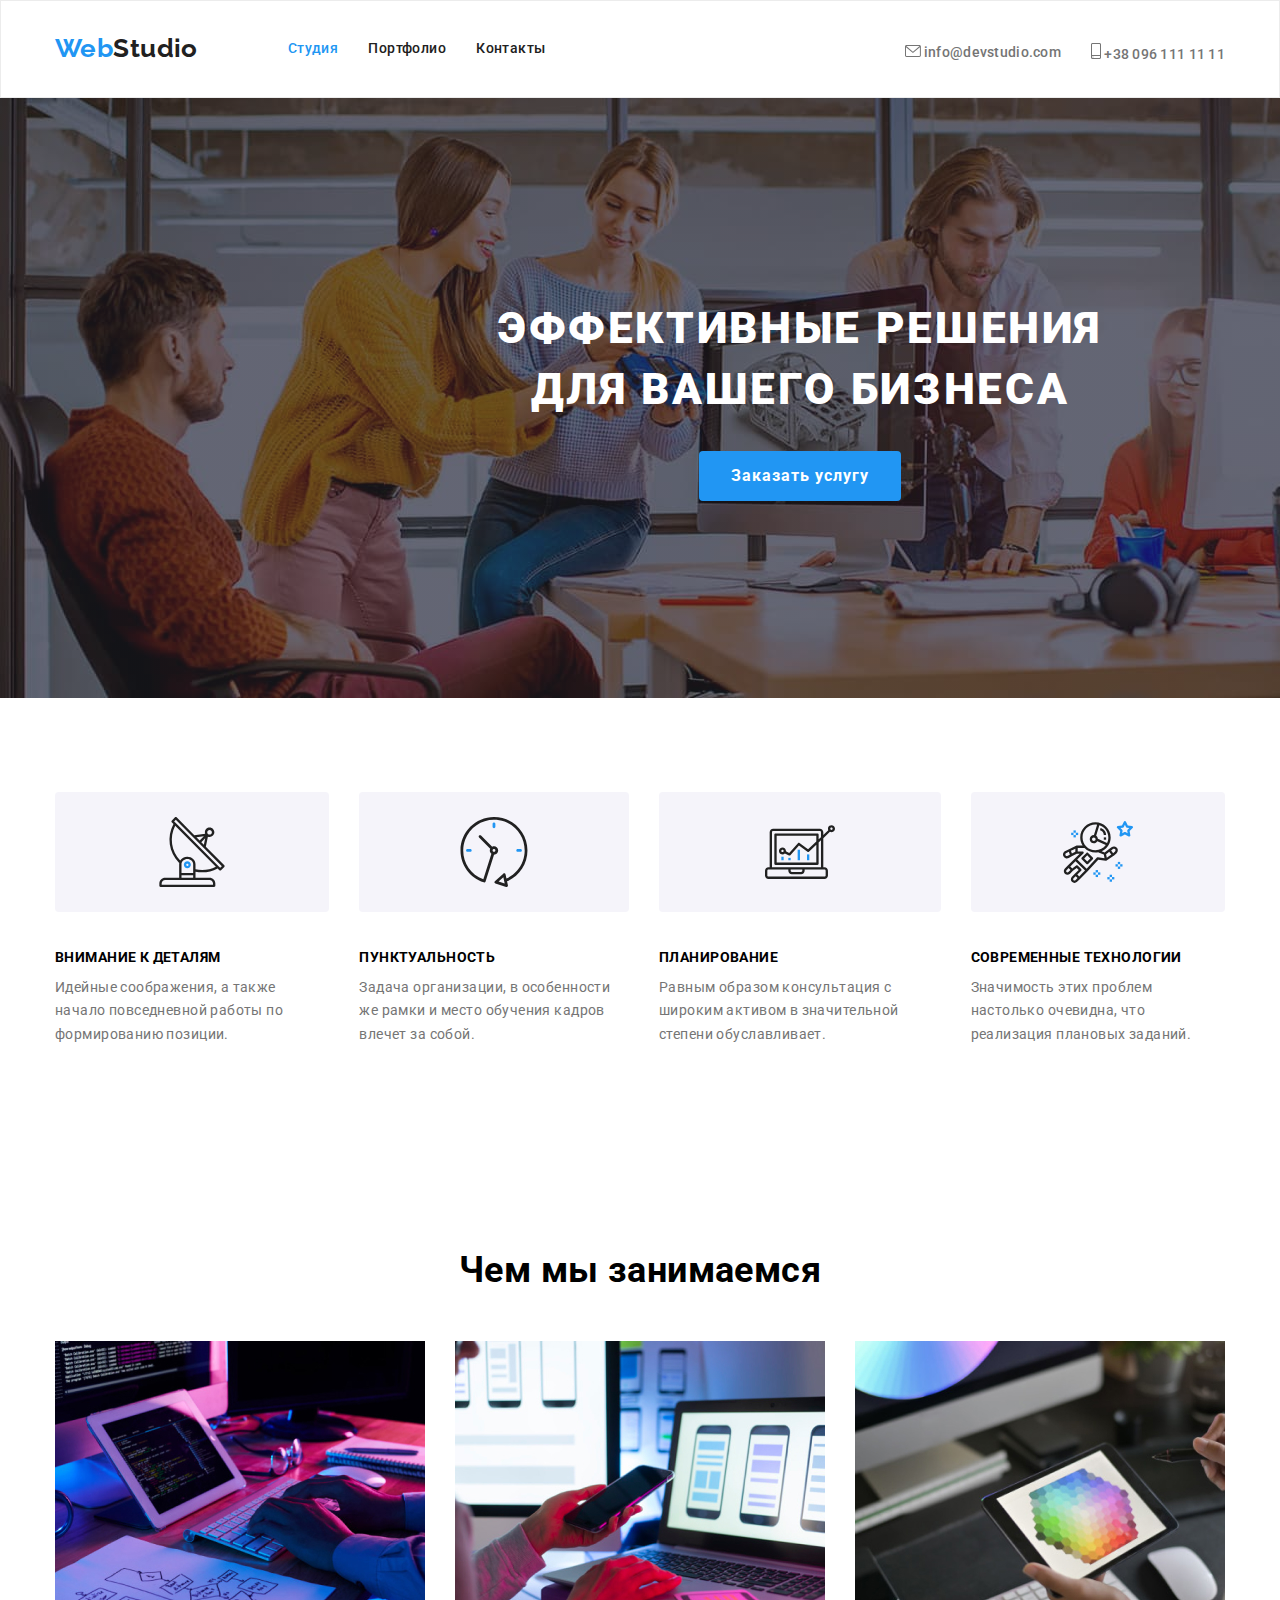
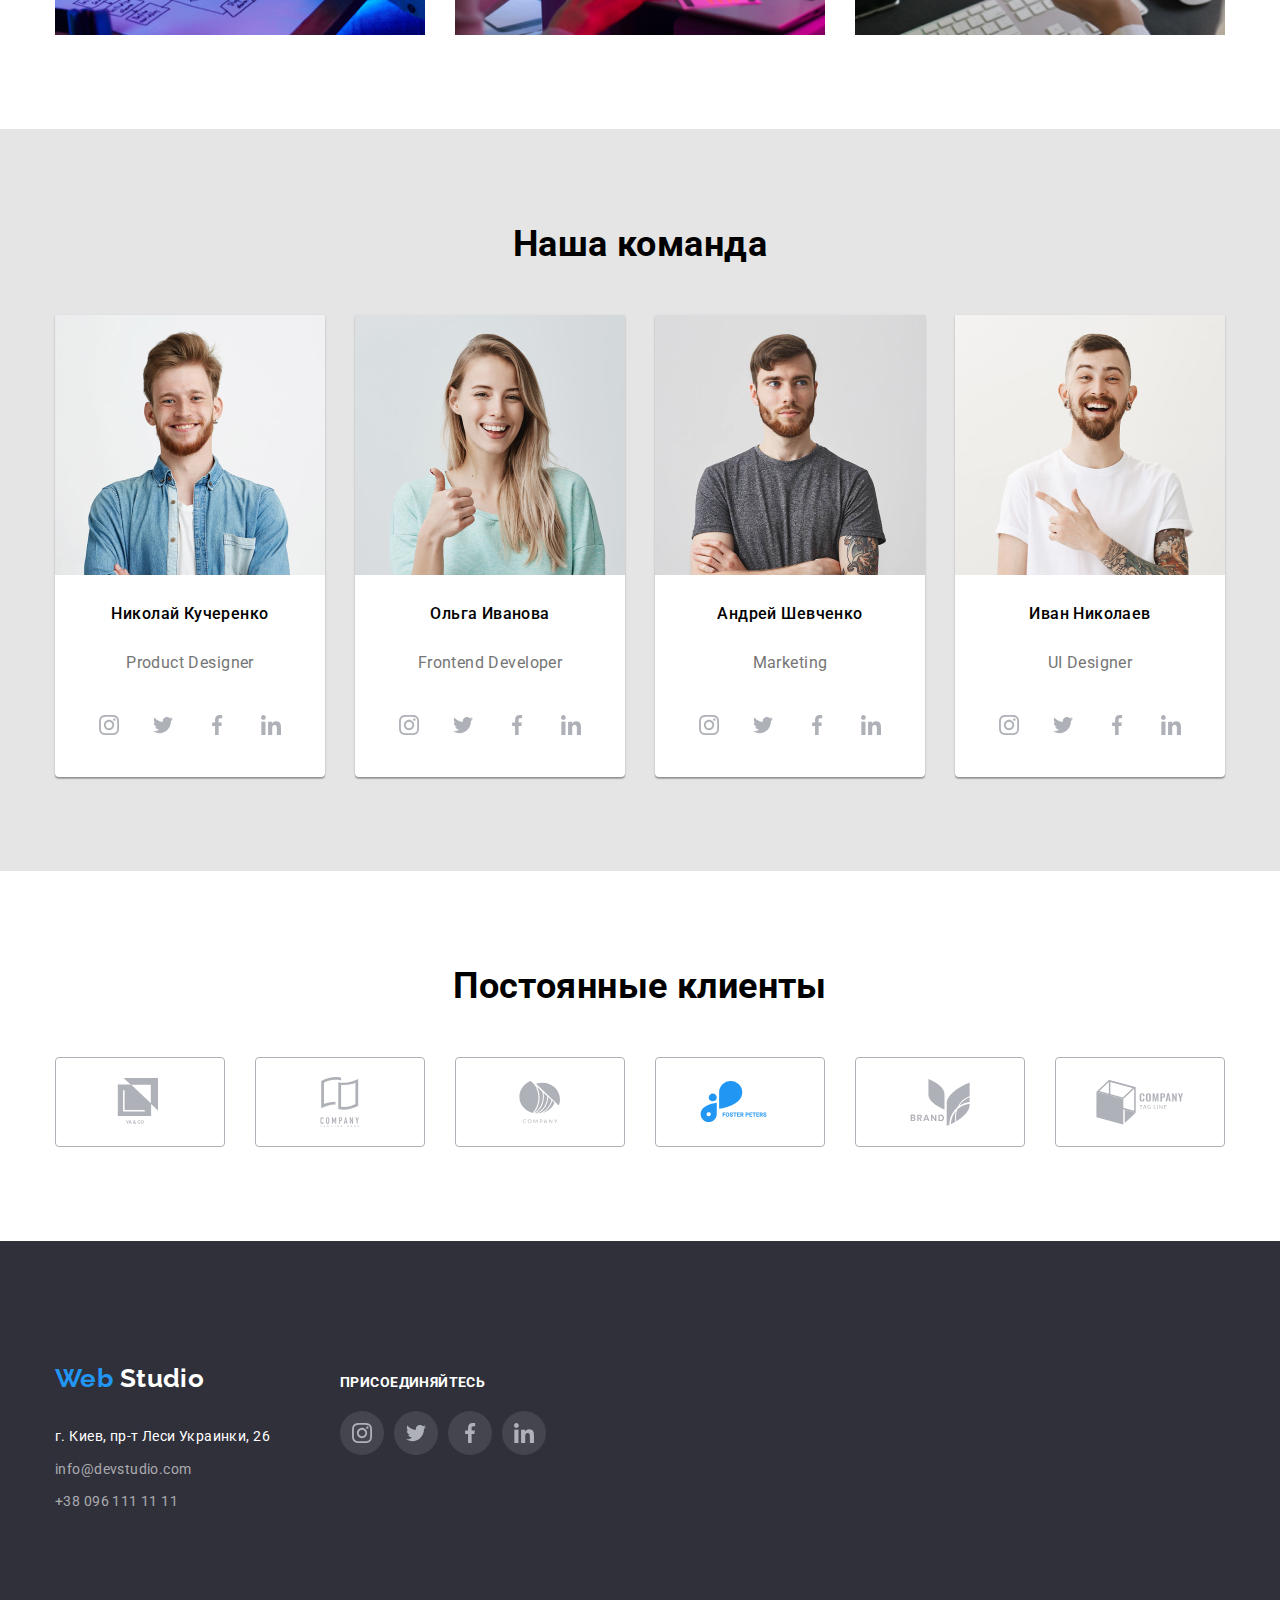
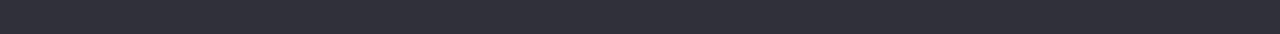
==== commit 04e72da0: "last update" ====
--- a/index.html
+++ b/index.html
@@ -33,16 +33,16 @@
             <adress class="adress-nav">
                 <ul class="contacts list">
                     <li class="contacts-item"><a href="mailto:info@devstudio.com">
-                        <!-- <svg class="contacts-svg" width=10px, height=10px>
-                            <use use href="../images/sprite.svg#envelope"> </use>
-                        </svg> -->
+                         <svg class="contacts-svg" width="16" height="12">
+                            <use use href="./images/sprite.svg#envelope"> </use>
+                        </svg> 
                           info@devstudio.com </a>
                     </li>
                 
                     <li class="contacts-item"><a href="tel:+380961111111">
-                        <!-- <svg class="contacts-svg" width=10px, height=10px>
-                            <use use href="../images/sprite.svg#smartphone"> </use>
-                        </svg>  -->
+                         <svg class="contacts-svg" width="10" height="16">
+                            <use use href="./images/sprite.svg#smartphone"> </use>
+                        </svg> 
                         +38 096 111 11 11 </a>
                 </li>
                 </ul>
@@ -122,20 +122,20 @@
                 <p class="job">Product Designer</p>
                 <ul class="social-list list">
                    <li class="social-list-item">
-                     <a href="" class="social-link"><svg class="social-icon" width=20px height=20px>
-                        <use href="../images/sprite.svg#instagram"> </use>
+                     <a href="" class="social-link"><svg class="social-icon">
+                        <use href="./images/sprite.svg#instagram"></use>
                     </svg></a></li>
                    <li class="social-list-item">
-                        <a href="" class="social-link"><svg class="social-icon" width=20px height=20px>
-                            <use href="../images/sprite.svg#twitter"> </use>
+                        <a href="" class="social-link"><svg class="social-icon">
+                            <use href="./images/sprite.svg#twitter"> </use>
                         </svg></a></li>
                   <li class="social-list-item">
-                            <a href="" class="social-link"><svg class="social-icon" width=20px height=20px>
-                                <use href="../images/sprite.svg#facebook"> </use>
+                            <a href="" class="social-link"><svg class="social-icon">
+                                <use href="./images/sprite.svg#facebook"> </use>
                             </svg></a></li>
                   <li class="social-list-item">
-                                <a href="" class="social-link"><svg class="social-icon" width=20px height=20px>
-                                    <use href="../images/sprite.svg#linkedin"> </use>
+                                <a href="" class="social-link"><svg class="social-icon">
+                                    <use href="./images/sprite.svg#linkedin"> </use>
                                 </svg></a></li>
                 </ul>
             </div>
@@ -147,20 +147,20 @@
                 <p class="job">Frontend Developer</p>
                    <ul class="social-list list">
                       <li class="social-list-item">
-                        <a href="" class="social-link"><svg class="social-icon" width=20px height=20px>
-                           <use href="../images/sprite.svg#instagram"> </use>
+                        <a href="" class="social-link"><svg class="social-icon" >
+                           <use href="./images/sprite.svg#instagram"> </use>
                        </svg></a></li>
                       <li class="social-list-item">
-                           <a href="" class="social-link"><svg class="social-icon" width=20px height=20px>
+                           <a href="" class="social-link"><svg class="social-icon" >
                                <use href="../images/sprite.svg#twitter"> </use>
                            </svg></a></li>
                      <li class="social-list-item">
-                               <a href="" class="social-link"><svg class="social-icon" width=20px height=20px>
-                                   <use href="../images/sprite.svg#facebook"> </use>
+                               <a href="" class="social-link"><svg class="social-icon">
+                                   <use href="./images/sprite.svg#facebook"> </use>
                                </svg></a></li>
                      <li class="social-list-item">
-                                   <a href="" class="social-link"><svg class="social-icon" width=20px height=20px>
-                                       <use href="../images/sprite.svg#linkedin"> </use>
+                                   <a href="" class="social-link"><svg class="social-icon" >
+                                       <use href="./images/sprite.svg#linkedin"> </use>
                                    </svg></a></li>
                    </ul>
                </div>
@@ -173,20 +173,20 @@
                 <p class="job">Marketing</p>
                    <ul class="social-list list">
                       <li class="social-list-item">
-                        <a href="" class="social-link"><svg class="social-icon" width=20px height=20px>
-                           <use href="../images/sprite.svg#instagram"> </use>
+                        <a href="" class="social-link"><svg class="social-icon">
+                           <use href="./images/sprite.svg#instagram"> </use>
                        </svg></a></li>
                       <li class="social-list-item">
-                           <a href="" class="social-link"><svg class="social-icon" width=20px height=20px>
-                               <use href="../images/sprite.svg#twitter"> </use>
+                           <a href="" class="social-link"><svg class="social-icon">
+                               <use href="./images/sprite.svg#twitter"> </use>
                            </svg></a></li>
                      <li class="social-list-item">
-                               <a href="" class="social-link"><svg class="social-icon" width=20px height=20px>
-                                   <use href="../images/sprite.svg#facebook"> </use>
+                               <a href="" class="social-link"><svg class="social-icon">
+                                   <use href="./images/sprite.svg#facebook"> </use>
                                </svg></a></li>
                      <li class="social-list-item">
-                                   <a href="" class="social-link"><svg class="social-icon" width=20px height=20px>
-                                       <use href="../images/sprite.svg#linkedin"> </use>
+                                   <a href="" class="social-link"><svg class="social-icon">
+                                       <use href="./images/sprite.svg#linkedin"> </use>
                                    </svg></a></li>
                    </ul>
                </div>
@@ -200,27 +200,26 @@
                  <p class="job">UI Designer</p>
                    <ul class="social-list list">
                       <li class="social-list-item">
-                        <a href="" class="social-link"><svg class="social-icon" width=20px height=20px>
-                           <use href="../images/sprite.svg#instagram"> </use>
+                        <a href="" class="social-link"><svg class="social-icon">
+                           <use href="./images/sprite.svg#instagram"> </use>
                        </svg></a></li>
                       <li class="social-list-item">
-                           <a href="" class="social-link"><svg class="social-icon" width=20px height=20px>
-                               <use href="../images/sprite.svg#twitter"> </use>
+                           <a href="" class="social-link"><svg class="social-icon">
+                               <use href="./images/sprite.svg#twitter"> </use>
                            </svg></a></li>
                      <li class="social-list-item">
-                               <a href="" class="social-link"><svg class="social-icon" width=20px height=20px>
-                                   <use href="../images/sprite.svg#facebook"> </use>
+                               <a href="" class="social-link"><svg class="social-icon">
+                                   <use href="./images/sprite.svg#facebook"> </use>
                                </svg></a></li>
                      <li class="social-list-item">
-                                   <a href="" class="social-link"><svg class="social-icon" width=20px height=20px>
-                                       <use href="../images/sprite.svg#linkedin"> </use>
+                                   <a href="" class="social-link"><svg class="social-icon">
+                                       <use href="./images/sprite.svg#linkedin"> </use>
                                    </svg></a></li>
                    </ul>
                </div>
            </li>
       </ul>
-      </div>
-</div>
+ </div>
 </section>
 
 <!-- Постоянные клиенты -->
@@ -229,35 +228,34 @@
     <div class="container">
       <h2 class="section-title">Постоянные клиенты</h2>
       <ul class="client-list list">
-          <li class="client-list-item"><a href=""class="client-link">
+          <li class="client-list-item"><a href="" class="client-link">
         <svg class="client-svg" width=44px, height=49> 
-            <use href="../images/sprite.svg#client-1"></use>
+            <use href="./images/sprite.svg#client-1"></use>
         </svg>
-       </a></li>
-      <li class="client-list-item"><a href="" class="client-link">
+       </a> </li>
+      <li class="client-list-item"> <a href="" class="client-link">
               <svg class="client-svg" width=40px, height=50> 
-            <use href="../images/sprite.svg#client-2"></use>
+            <use href="./images/sprite.svg#client-2"></use>
         </svg>
     </a></li>
           <li class="client-list-item"><a href="" class="client-link">
             <svg class="client-svg" width=41px, height=42.6px> 
-                <use href="../images/sprite.svg#client-3"></use>
+                <use href="./images/sprite.svg#client-3"></use>
             </svg>
           </a></li>
         <li class="client-list-item"><a href="" class="client-link">
               <svg class="client-svg" width=80px, height=42px> 
-            <use href="../images/sprite.svg#client-4" ></use>
+            <use href="./images/sprite.svg#client-4" ></use>
         </svg></a></li>
           <li class="client-list-item"><a href="" class="client-link">
             <svg class="client-svg" width=59x, height=47px> 
-                <use href="../images/sprite.svg#client-5"></use>
+                <use href="./images/sprite.svg#client-5"></use>
             </svg>
           </a></li>
         <li class="client-list-item"><a href="" class="client-link">
               <svg class="client-svg" width=88px, height=45px> 
-            <use href="../images/sprite.svg#client-6"></use>
+            <use href="./images/sprite.svg#client-6"></use>
         </svg></a></li>
-      </a></li>
      </ul>
     </div>
 </section>
@@ -283,19 +281,19 @@
          <ul class="social-list list">
             <li class="social-list-item">
               <a href="" class="social-link"><svg class="social-icon" width=20px height=20px>
-                 <use href="../images/sprite.svg#instagram"> </use>
+                 <use href="./images/sprite.svg#instagram"> </use>
              </svg></a></li>
             <li class="social-list-item">
                  <a href="" class="social-link"><svg class="social-icon" width=20px height=20px>
-                     <use href="../images/sprite.svg#twitter"> </use>
+                     <use href="./images/sprite.svg#twitter"> </use>
                  </svg></a></li>
            <li class="social-list-item">
                      <a href="" class="social-link"><svg class="social-icon" width=20px height=20px>
-                         <use href="../images/sprite.svg#facebook"> </use>
+                         <use href="./images/sprite.svg#facebook"> </use>
                      </svg></a></li>
            <li class="social-list-item">
                          <a href="" class="social-link"><svg class="social-icon" width=20px height=20px>
-                             <use href="../images/sprite.svg#linkedin"> </use>
+                             <use href="./images/sprite.svg#linkedin"> </use>
                          </svg></a></li>
          </ul>
     
--- a/css/styles.css
+++ b/css/styles.css
@@ -47,8 +47,7 @@
   padding-left: 15px;
   padding-right: 15px;
   margin: 0 auto;
-  /* outline: 2px solid tomato; */
-}
+  }
 
 
 .section{
@@ -225,16 +224,26 @@
 color: var(--effect-color);
 }
 
+
+.contacts a:hover .contacts-svg,
+.contacts a:focus .contacts-svg {
+fill: var(--effect-color);
+} 
+
+.contacts-svg{
+  fill: #757575;
+
+}
+
 .contacts-item{
+display: flex;
+align-items: center;
 font-weight: 500;
 font-size: 14px;
 line-height: 1.14;
 letter-spacing: 0.02em;
 }
 
-.adress-nav{
-  display: flex;
-}
 /*================= hero section ================= */
 
 .hero{
@@ -395,17 +404,9 @@
 .social-list{
   display: flex;
   align-items: center;
-  justify-content: center;
-}
-
-/* .social-list-item{
-  margin-right: 10;
-}
-  */
-
-.social-link .social-icon{
-
-}
+  justify-content: space-between;
+}
+
 
 .social-link{
   display: flex;
@@ -417,18 +418,25 @@
   background-color: var(--primary-white-color);
 }
 
-.team-item-description .social-link:hover{
-background-color:var(--effect-color); ;
-}
-
-.social-list{
-  display: flex;
-  justify-content: space-between;
-}
-
-/* .social-link:hover .social-icon {
+
+
+.social-link .social-icon{
+  width: 20px;
+  height: 20px;
+  fill: #AFB1B8;
+}
+
+
+.team-item-description .social-link:hover,
+.team-item-description .social-link:focus {
+     background-color:var(--effect-color);
+}
+
+.social-link:hover .social-icon{
   fill: var(--primary-white-color);
-} */
+}
+
+
 
 .team-item-description{
   padding: 30px 32px;
@@ -454,17 +462,23 @@
     } 
 
     .client-link:hover,
-    .client-linkt:focus{
+    .client-link:focus{
      border-color:var(--effect-color);
     }
 
-   
+    .client-link:hover .client-svg,
+    .client-link:focus .client-svg{
+    fill:var(--effect-color);
+    }
+
      .client-list li:not(:last-child) {
       margin-right: 30px;
     }
 
- 
-
+ .client-svg{
+   fill:#AFB1B8
+ }
+  
 
 /*===== footer section ================= */
 
@@ -498,7 +512,7 @@
   line-height: 1.14em;
   text-transform: uppercase;
   text-align: left;
-  color: white
+  color: var(--primary-white-color);
   
 }
 
@@ -509,6 +523,10 @@
 .social-footer .social-link:hover,
 .social-footer .social-link:focus{
   background-color:var(--effect-color);
+}
+
+.social-footer .social-icon{
+fill: var(--primary-white-color)
 }
 
 .social-footer{
@@ -517,9 +535,7 @@
   height: 80px;
  }
 
-.social-footer .social-list .social-icon{
-  color: white
-}
+
 
 .footer.container {
   display:flex;
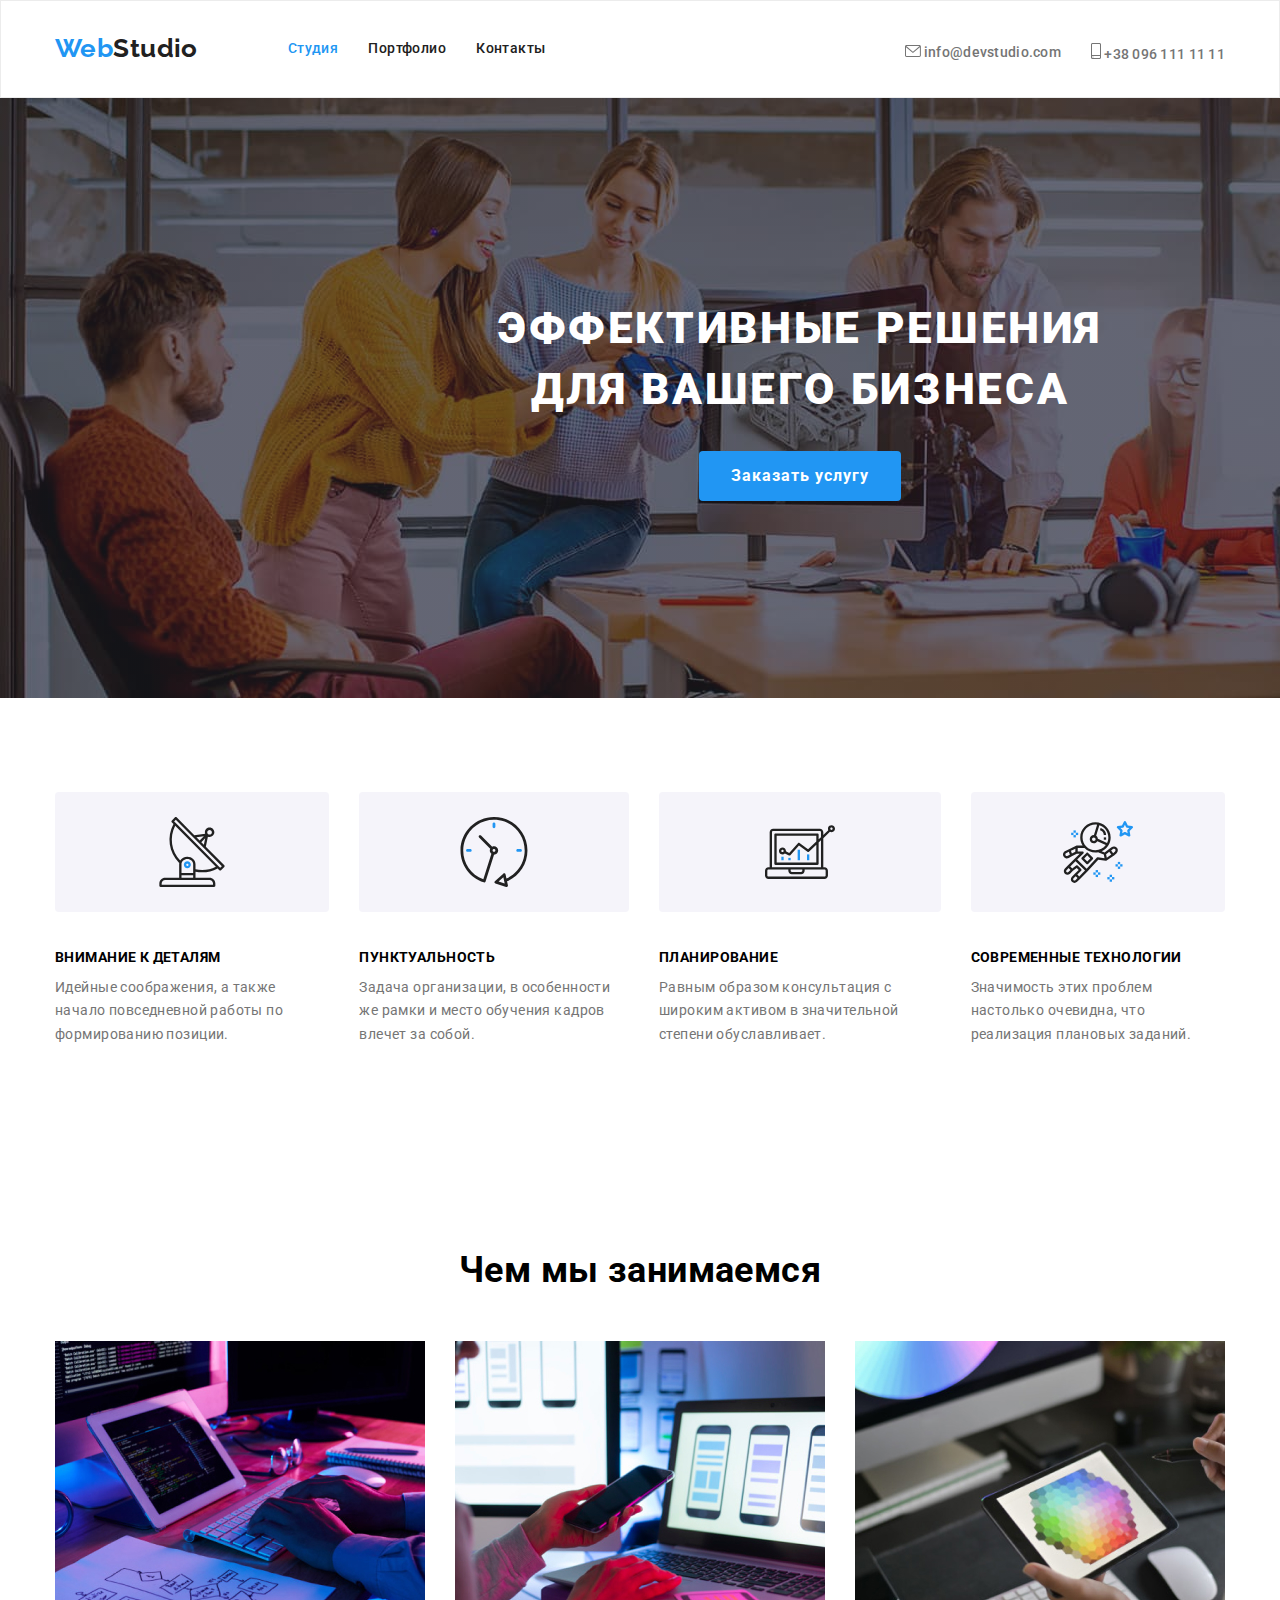
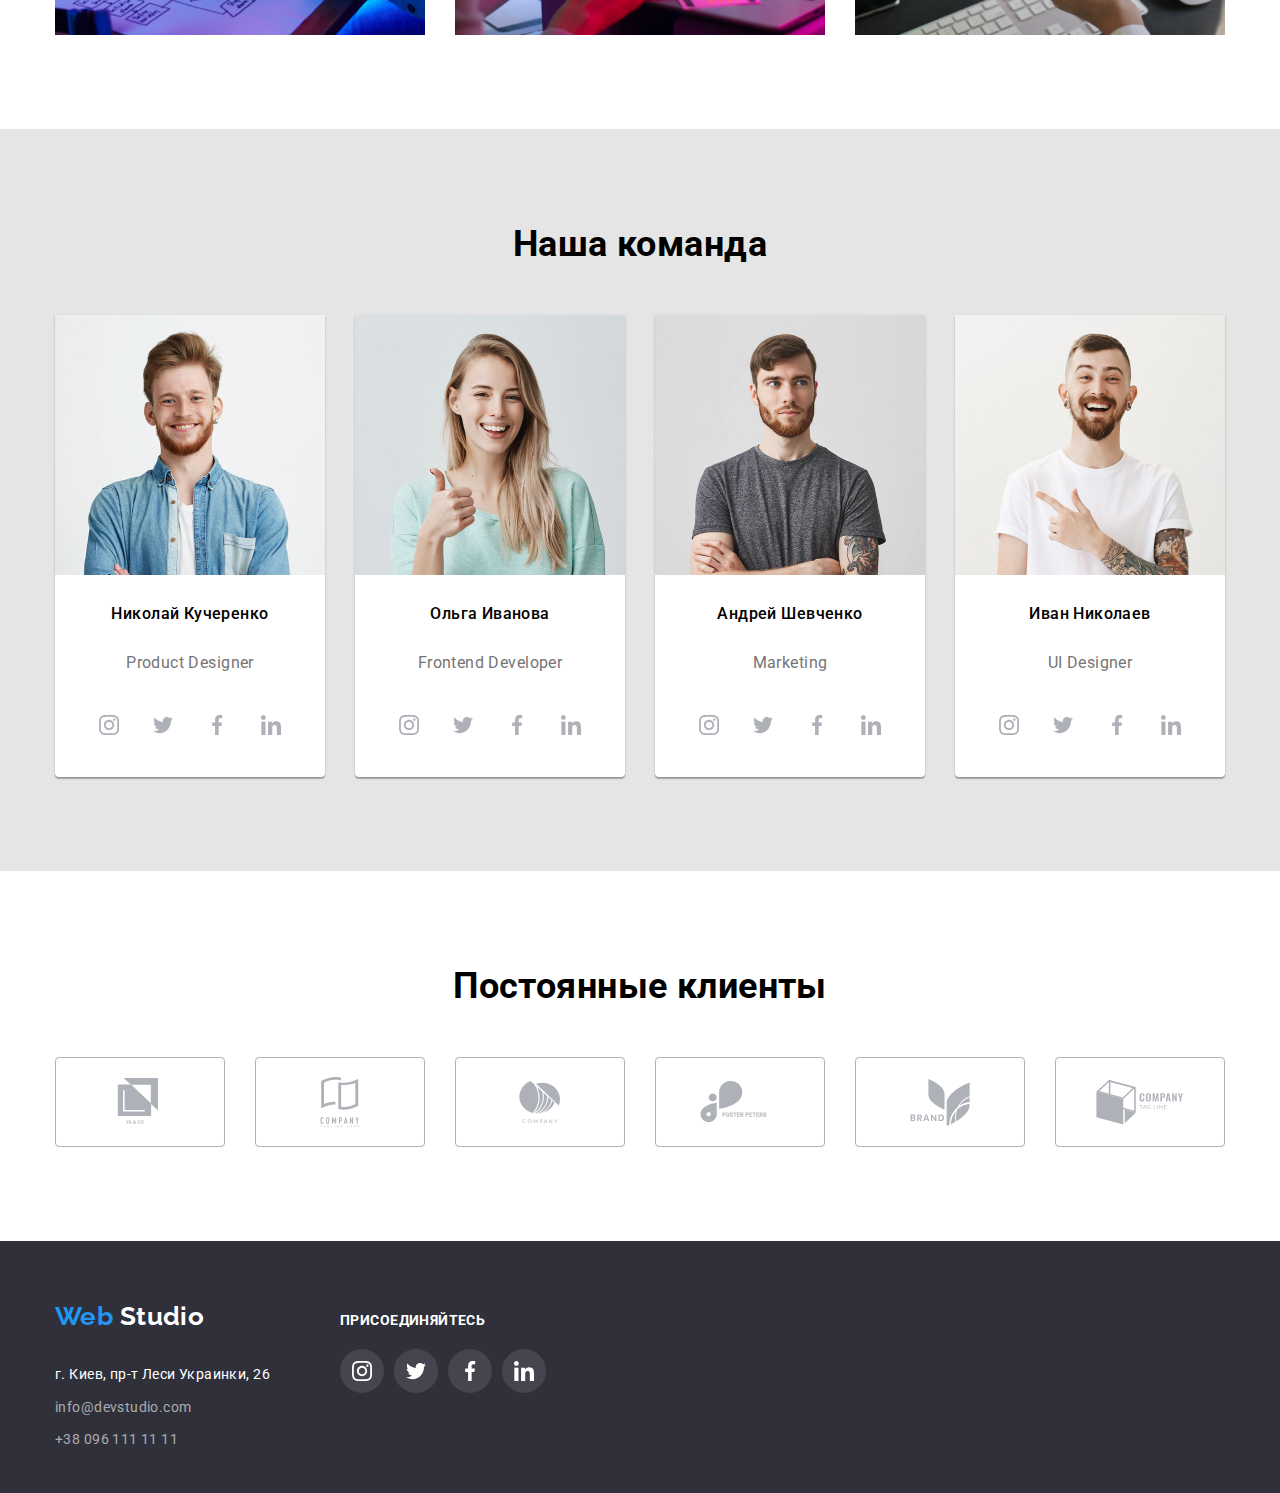
==== commit 73b470aa: "updated index.html" ====
--- a/index.html
+++ b/index.html
@@ -263,7 +263,7 @@
 
 <!--footer-->
     <footer class="footer">
-        <div class="footer container">
+        <div class="footer-container container">
             <div class="adress-footer">
          <div class="logotip-footer"><a class="logotip" href="index.html"> <span class="logo-web">Web</span>
             <span class="logo-studio">Studio</span></a> </div>
@@ -296,11 +296,8 @@
                              <use href="./images/sprite.svg#linkedin"> </use>
                          </svg></a></li>
          </ul>
-    
-        
- </div>
-   
-</div>
+    </div>
+  </div>
   </footer>
 </body>
 </html>
--- a/css/styles.css
+++ b/css/styles.css
@@ -102,6 +102,11 @@
   letter-spacing: inherit;
   border-radius: 4px;
   border: transparent;
+
+  transition-property: background-color;
+  transition-duration: 250ms;
+  transition-timing-function: cubic-bezier(0.4, 0, 0.2, 1);
+
  }
 
 .button.primary{
@@ -195,6 +200,18 @@
   margin-right: 30px;
 }
 
+.site-nav .link.current::after{
+  content: "";
+  position: absolute;
+  left: 0;
+  bottom: -34px;
+  width: 100% ;
+  height: 4px;
+  color: var(--effect-color);
+  border-radius: 2px;
+}
+
+
 .contacts-item:not(:last-child){
 margin-left: auto;
 margin-right: 30px;
@@ -204,6 +221,10 @@
 .site-nav a {
 color: #212121;
 font-weight: 500;
+transition-property: color;
+transition-duration: 250ms;
+transition-timing-function: cubic-bezier(0.4, 0, 0.2, 1);
+
 }
 
 .site-nav a:hover,
@@ -217,6 +238,10 @@
 
 .contacts a {
 color: #757575;
+transition-property: background-color;
+transition-duration: 250ms;
+transition-timing-function: cubic-bezier(0.4, 0, 0.2, 1);
+
 }
 
 .contacts a:hover,
@@ -235,7 +260,7 @@
 
 }
 
-.contacts-item{
+.contacts-item {
 display: flex;
 align-items: center;
 font-weight: 500;
@@ -257,7 +282,7 @@
     rgba(47, 48, 58, 0.4),
     rgba(47, 48, 58, 0.4)
   ), url(../images/hero-image.jpg);
-   width: 1600px;
+   max-width: 1600px;
    height: 600px;
    margin: 0 auto;
    background-repeat: no-repeat;
@@ -416,6 +441,11 @@
   height: 44px;
   border-radius: 50%;
   background-color: var(--primary-white-color);
+
+  transition-property: background-color;
+  transition-duration: 250ms;
+  transition-timing-function: cubic-bezier(0.4, 0, 0.2, 1);
+
 }
 
 
@@ -424,6 +454,9 @@
   width: 20px;
   height: 20px;
   fill: #AFB1B8;
+  transition-property: background-color;
+  transition-duration: 250ms;
+  transition-timing-function: cubic-bezier(0.4, 0, 0.2, 1);
 }
 
 
@@ -459,13 +492,26 @@
     margin-right: 0px;
     border: 1px solid #AFB1B8;
     border-radius: 4px;
+
+    transition-property: background-color;
+    transition-duration: 250ms;
+    transition-timing-function: cubic-bezier(0.4, 0, 0.2, 1);
+  
     } 
 
+    .client-svg{
+      fill:#AFB1B8
+      transition-property: background-color;
+      transition-duration: 250ms;
+      transition-timing-function: cubic-bezier(0.4, 0, 0.2, 1);
+    
+    }
     .client-link:hover,
     .client-link:focus{
      border-color:var(--effect-color);
     }
 
+    
     .client-link:hover .client-svg,
     .client-link:focus .client-svg{
     fill:var(--effect-color);
@@ -475,9 +521,9 @@
       margin-right: 30px;
     }
 
- .client-svg{
-   fill:#AFB1B8
- }
+    .client-svg{
+      fill:#AFB1B8
+    }
   
 
 /*===== footer section ================= */
@@ -496,16 +542,18 @@
   margin-bottom: 30px;
  }
 
-
-  .footer{
-  padding-top: 60px;
-  padding-bottom: 60px;
-}
+ 
+  .footer-container{
+    height: 252px;
+    padding-top: 60px;
+    padding-bottom: 60px;
+ } 
 
 .social-footer .footer-title,
 .subscribe-title{
-   margin-left: 0;
+  margin-left: 0;
   margin-right: auto;
+  margin-top: 0;
   margin-bottom: 20px;
   font-weight: bold;
   font-size: 14px;
@@ -536,8 +584,7 @@
  }
 
 
-
-.footer.container {
+.footer-container {
   display:flex;
   align-items: baseline;
   }
@@ -549,14 +596,6 @@
   margin-bottom: 0;
 }
 
-/* .footer-subscribe {
-  width:570px
-  height: 86px;
-  padding: 0px;
-  margin: 0 auto;
-  outline: solid 2px tomato;
-} */
-
   .address {
   font-style: inherit;
   color: #212121;
@@ -580,30 +619,19 @@
 .filters{
 display:flex;
 justify-content: center;
+margin-bottom: 20px;
 }
 
 .filters .button {
   font-weight: 500;
-  margin-bottom: 50px;
-  padding: 6px 22px;
+   padding: 6px 22px;
   }
 
 .filters .button:not(:last-child) {
    margin-right: 10px;
 }
-.portofolio .type{
-  font-size: 16px;
-  line-height: 1,9;
-  /* margin-top: 0; */
-}
-
-.type{
-  margin-top: 0;
-  margin-bottom: 20px;
-}
 
 .portofolio .section-title {
-
 
 font-weight: bold;
 font-size: 18px;
@@ -618,31 +646,75 @@
   flex-wrap: wrap;
   }
 
-
-
  .portofolio-list-item img{
   margin-top: 30px;
  }
-/* 
- .portofolio-list-item img:nth-child(-n+3){
-  margin-top: 20px;
- } */
-
- /* .portofolio-list-item img.type:nth-last-child(1,2,3){
-  margin-top: 0px;
- } */
- 
 
  .portofolio-list-item:not(:nth-child(3n)){
     margin-right: 30px;
-      } 
-
+   } 
+
+   .portofolio .type{
+    font-size: 16px;
+    line-height: 1,9;
+    margin-top: 0;
+   }
+  
  .type:nth-last-child(-n + 3) {
       margin-bottom: 0;
       }
 
-  .portofolio-description{
-     border: 1px solid #EEEEEE;
+      .portofolio-list-item .portofolio-description{
+        border: solid 1px #EEEEEE;
+        border-top: transparent;
+        padding: 20px 24px;
+
+      }
+
+    .portofolio-list-item img:hover,
+    .portofolio-list-item img:focus{
+      box-shadow: 0px 1px 3px rgba(0, 0, 0, 0.12), 0px 1px 1px rgba(0, 0, 0, 0.14), 0px 2px 1px rgba(0, 0, 0, 0.2);
+    }
+
+      /* background-image: linear-gradient(
+        rgba(47, 48, 58, 0.4),
+        rgba(47, 48, 58, 0.4));
+    } */
+
+  /* .portofolio-description{
+     border: 1px solid 757575;
      box-sizing: border-box;
-  }
-
+  } */
+
+/* 
+  .portofolio-list-item{
+    display: flex;
+    position: absolute;
+    padding: 63px 24px;
+    top: 0;
+    left: 0;
+    width: 100%;
+    height: 294px;
+    align-items: center;
+    background-color: rgba(33, 150, 243, 0.9);
+    font-size: 18px;
+    line-height: 1.56em;
+
+    transform: translateY(100%);
+    color: var (var(--primary-white-color));
+    transition-duration: 250ms;
+    transition-timing-function: cubic-bezier(0.4, 0, 0.2, 1);
+  }
+
+  .portofolio-list:hover .text-cover,
+  .portofolio-list:focus .text-cover{
+    transform: translateY(0);
+  }
+
+  .picture{
+    position: relative;
+    overflow: hidden;
+  }
+  .portofolio .text{
+    padding: 20px 24px;
+  } */